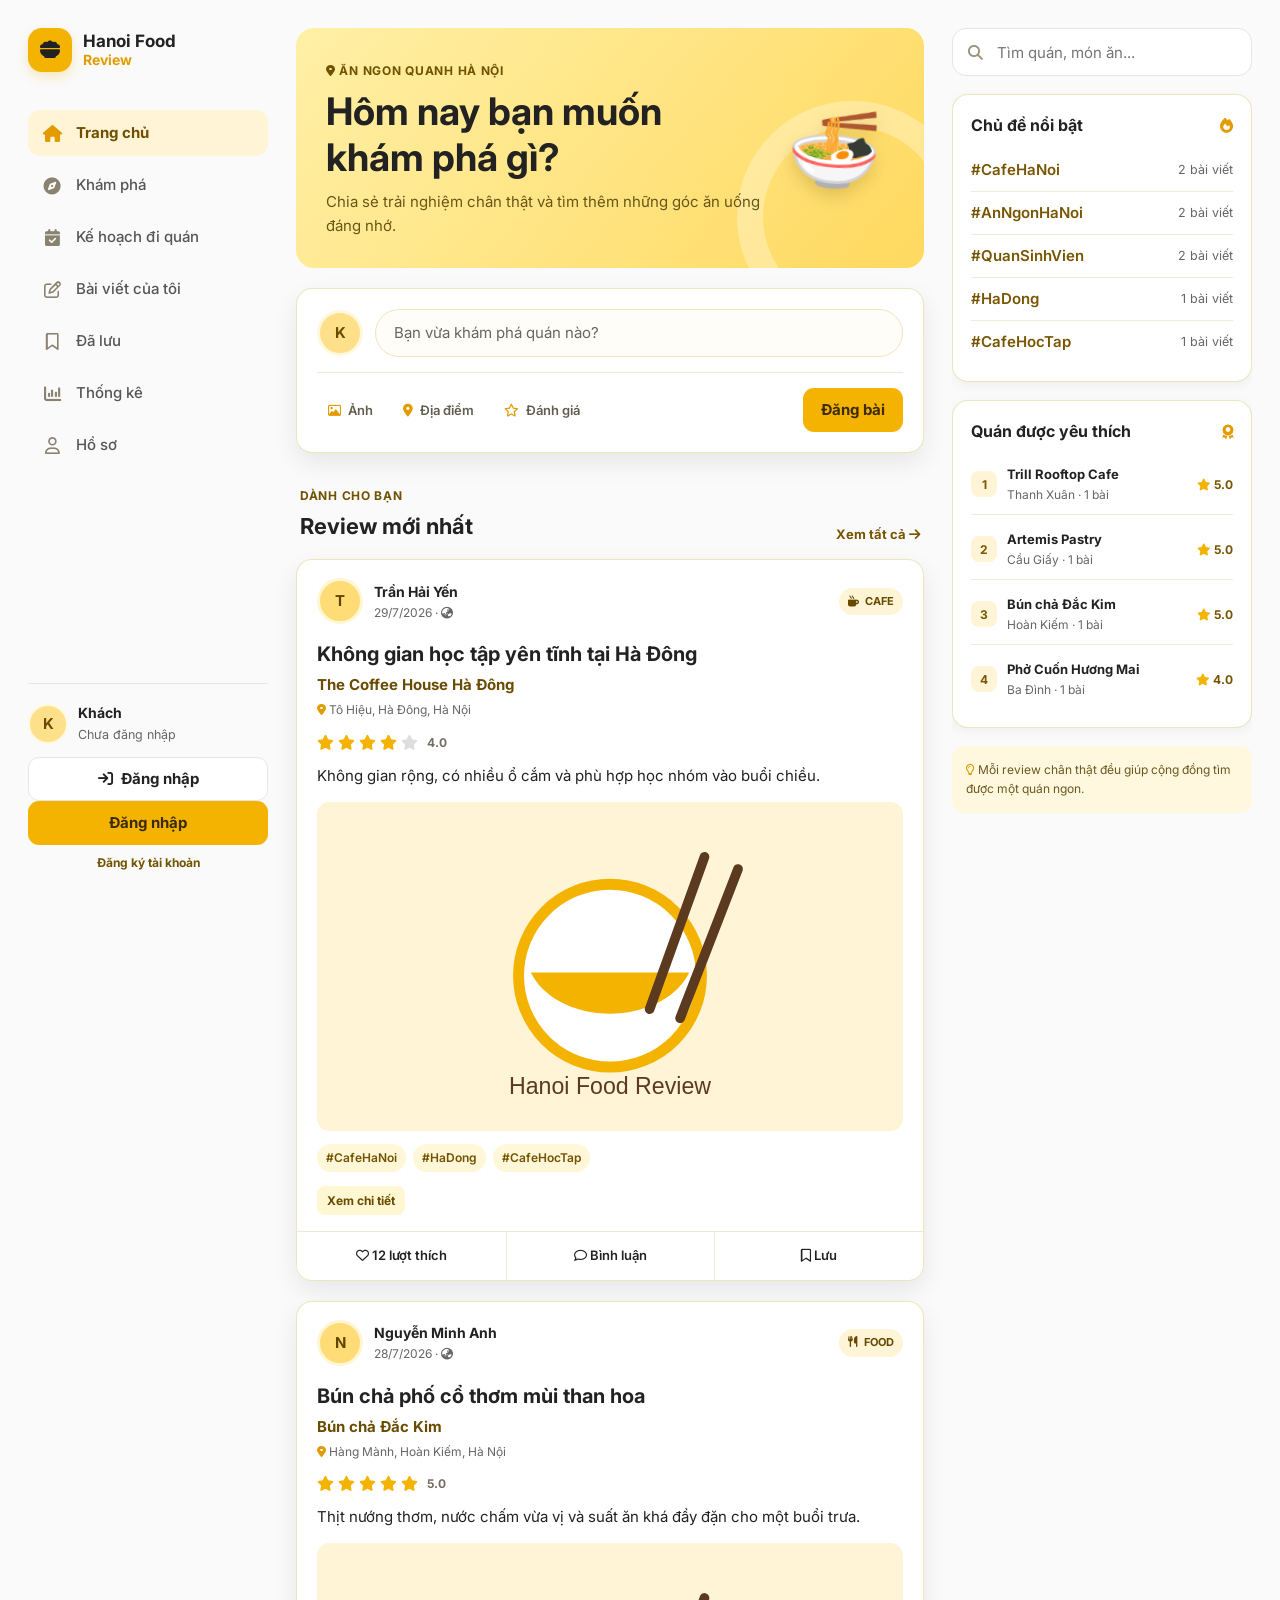
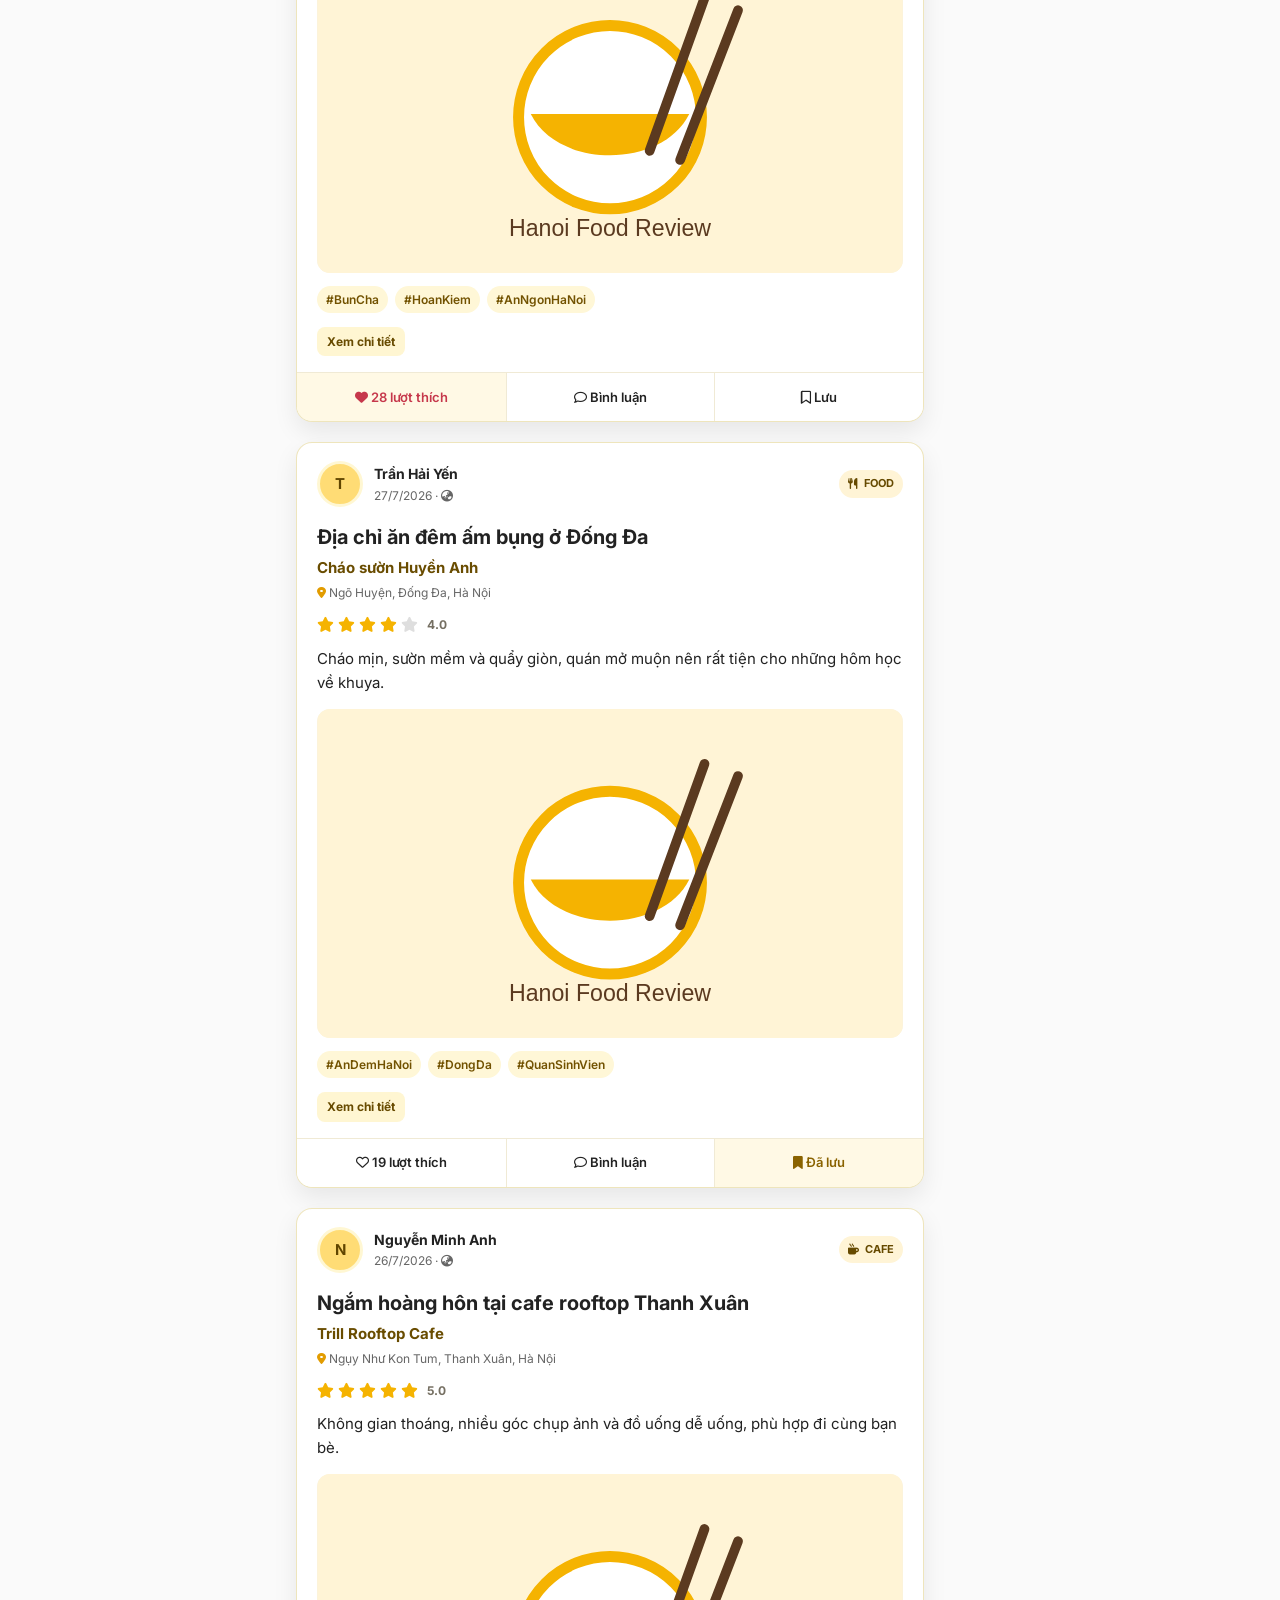
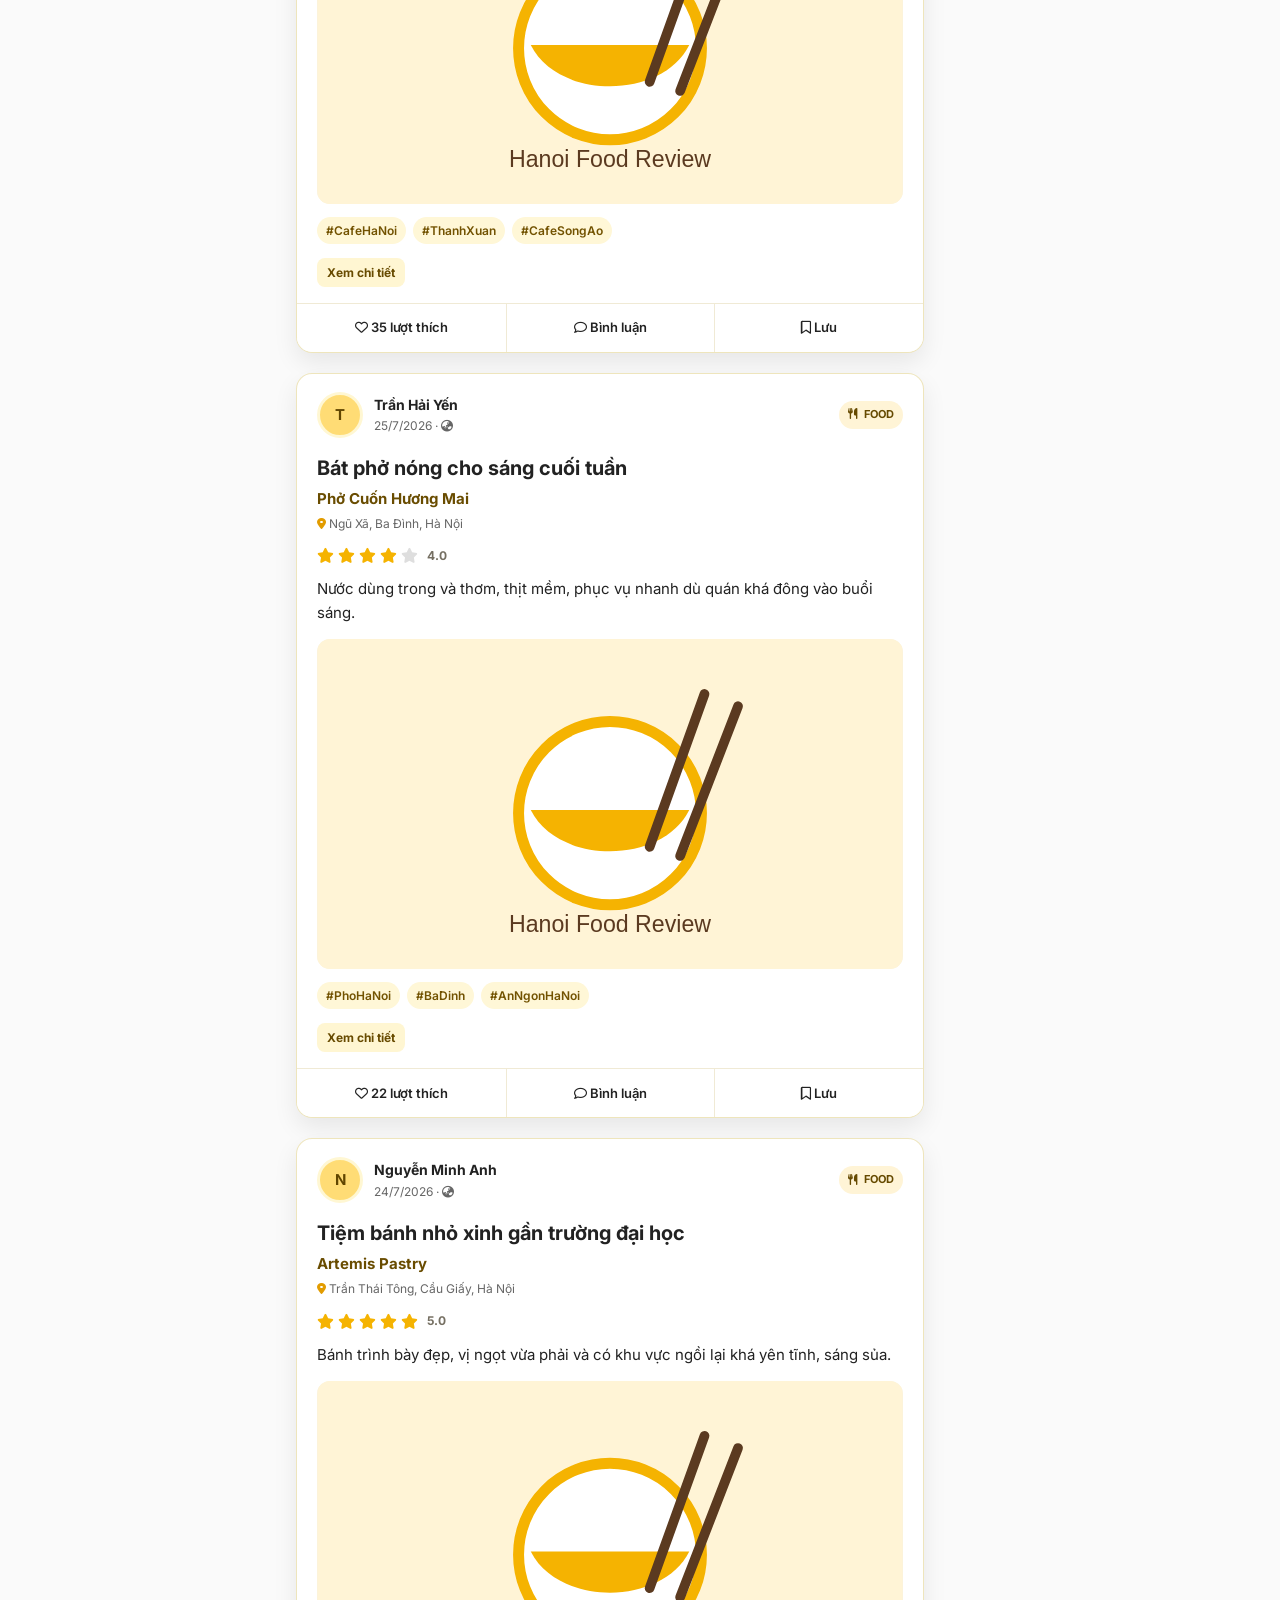
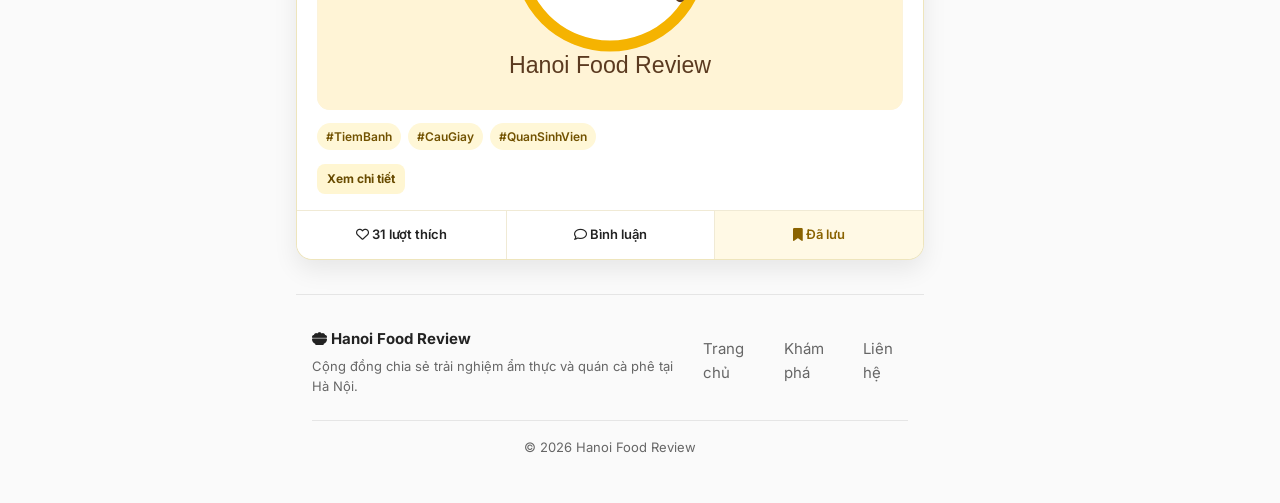
==== index.html @ f650219c "phiên bản 1.0" ====
<!DOCTYPE html>
<html lang="vi">
<head>
    <meta charset="UTF-8">
    <meta name="viewport" content="width=device-width, initial-scale=1.0">
    <meta name="description" content="Hanoi Food Review - Cộng đồng chia sẻ trải nghiệm quán ăn và quán cà phê tại Hà Nội.">
    <title>Hanoi Food Review</title>

    <link rel="preconnect" href="https://fonts.googleapis.com">
    <link rel="preconnect" href="https://fonts.gstatic.com" crossorigin>
    <link href="https://fonts.googleapis.com/css2?family=Inter:wght@400;500;600;700&display=swap" rel="stylesheet">
    <link rel="stylesheet" href="https://cdnjs.cloudflare.com/ajax/libs/font-awesome/6.7.2/css/all.min.css">
    <link rel="stylesheet" href="css/style.css">
    <link rel="stylesheet" href="css/home.css">
    <link rel="stylesheet" href="css/responsive.css">
</head>
<body data-page="home">
    <a class="skip-link" href="#main-content">Chuyển đến nội dung chính</a>

    <header class="mobile-header">
        <button class="icon-button menu-button" id="menu-button" type="button"
            aria-label="Mở menu" aria-controls="left-sidebar" aria-expanded="false">
            <i class="fa-solid fa-bars" aria-hidden="true"></i>
        </button>
        <a class="mobile-brand" href="index.html" aria-label="Hanoi Food Review - Trang chủ">
            <span class="brand-mark"><i class="fa-solid fa-bowl-food" aria-hidden="true"></i></span>
            <span>Hanoi Food Review</span>
        </a>
        <a class="mobile-account" href="pages/login.html" aria-label="Đăng nhập">
            <i class="fa-regular fa-circle-user" aria-hidden="true"></i>
        </a>
    </header>

    <div class="menu-overlay" id="menu-overlay" hidden></div>

    <div class="page-layout">
        <aside class="left-sidebar" id="left-sidebar" aria-label="Điều hướng chính">
            <div class="sidebar-inner">
                <a class="brand" href="index.html">
                    <span class="brand-mark"><i class="fa-solid fa-bowl-food" aria-hidden="true"></i></span>
                    <span class="brand-text">
                        <strong>Hanoi Food</strong>
                        <small>Review</small>
                    </span>
                </a>

                <nav class="main-navigation">
                    <a class="nav-link active" href="index.html" aria-current="page">
                        <i class="fa-solid fa-house" aria-hidden="true"></i><span>Trang chủ</span>
                    </a>
                    <a class="nav-link" href="pages/explore.html">
                        <i class="fa-solid fa-compass" aria-hidden="true"></i><span>Khám phá</span>
                    </a>
                    <a class="nav-link" href="pages/tasks.html">
                        <i class="fa-solid fa-calendar-check" aria-hidden="true"></i><span>Kế hoạch đi quán</span>
                    </a>
                    <a class="nav-link" href="pages/my-posts.html">
                        <i class="fa-regular fa-pen-to-square" aria-hidden="true"></i><span>Bài viết của tôi</span>
                    </a>
                    <a class="nav-link" href="pages/saved.html">
                        <i class="fa-regular fa-bookmark" aria-hidden="true"></i><span>Đã lưu</span>
                    </a>
                    <a class="nav-link" href="pages/statistics.html">
                        <i class="fa-solid fa-chart-column" aria-hidden="true"></i><span>Thống kê</span>
                    </a>
                    <a class="nav-link" href="pages/profile.html">
                        <i class="fa-regular fa-user" aria-hidden="true"></i><span>Hồ sơ</span>
                    </a>
                </nav>

                <div class="sidebar-account">
                    <div class="account-summary">
                        <span class="avatar avatar-small" id="sidebar-user-avatar" aria-hidden="true">K</span>
                        <span>
                            <strong id="sidebar-user-name">Khách ghé thăm</strong>
                            <small id="sidebar-user-status">Chưa đăng nhập</small>
                        </span>
                    </div>
                    <a class="button button-outline button-full" href="pages/login.html">
                        <i class="fa-solid fa-arrow-right-to-bracket" aria-hidden="true"></i>
                        Đăng nhập
                    </a>
                </div>
            </div>
        </aside>

        <main class="main-content" id="main-content">
            <section class="welcome-banner">
                <div>
                    <span class="eyebrow"><i class="fa-solid fa-location-dot" aria-hidden="true"></i> Ăn ngon quanh Hà Nội</span>
                    <h1>Hôm nay bạn muốn khám phá gì?</h1>
                    <p>Chia sẻ trải nghiệm chân thật và tìm thêm những góc ăn uống đáng nhớ.</p>
                </div>
                <span class="welcome-illustration" aria-hidden="true">🍜</span>
            </section>

            <section class="quick-post card" aria-labelledby="quick-post-title">
                <h2 class="visually-hidden" id="quick-post-title">Tạo bài review nhanh</h2>
                <div class="quick-post-row">
                    <span class="avatar" id="quick-post-avatar" aria-hidden="true">K</span>
                    <a class="quick-post-input" href="pages/create-post.html">Bạn vừa khám phá quán nào?</a>
                </div>
                <div class="quick-post-actions">
                    <a href="pages/create-post.html"><i class="fa-regular fa-image" aria-hidden="true"></i> Ảnh</a>
                    <a href="pages/create-post.html"><i class="fa-solid fa-location-dot" aria-hidden="true"></i> Địa điểm</a>
                    <a href="pages/create-post.html"><i class="fa-regular fa-star" aria-hidden="true"></i> Đánh giá</a>
                    <a class="button button-primary" href="pages/create-post.html">Đăng bài</a>
                </div>
            </section>

            <div class="section-heading">
                <div>
                    <span class="eyebrow">Dành cho bạn</span>
                    <h2>Review mới nhất</h2>
                </div>
                <a href="pages/explore.html">Xem tất cả <i class="fa-solid fa-arrow-right" aria-hidden="true"></i></a>
            </div>

            <section id="post-list" class="post-list feed-list" aria-label="Danh sách bài review"></section>

            <footer class="site-footer">
                <p><strong>Hanoi Food Review © <span id="footer-year">2026</span></strong> – Bài tập lớn Cơ sở lập trình Web</p>
                <p>Nhóm sinh viên Hanoi Food Review</p>
                <nav aria-label="Liên kết cuối trang">
                    <a href="index.html">Trang chủ</a>
                    <a href="mailto:hello@hanoifoodreview.local">Liên hệ</a>
                </nav>
            </footer>
        </main>

        <aside class="right-sidebar" aria-label="Khám phá nhanh">
            <div class="right-sidebar-inner">
                <form class="search-box" action="pages/explore.html" method="get">
                    <label class="visually-hidden" for="sidebar-search">Tìm kiếm bài review</label>
                    <i class="fa-solid fa-magnifying-glass" aria-hidden="true"></i>
                    <input id="sidebar-search" name="q" type="search" placeholder="Tìm quán, món ăn...">
                </form>

                <section class="side-card">
                    <div class="side-card-heading">
                        <h2>Chủ đề nổi bật</h2>
                        <i class="fa-solid fa-fire" aria-hidden="true"></i>
                    </div>
                    <div id="trending-topics"></div>
                </section>

                <section class="side-card">
                    <div class="side-card-heading">
                        <h2>Quán được yêu thích</h2>
                        <i class="fa-solid fa-award" aria-hidden="true"></i>
                    </div>
                    <ol class="favorite-list" id="favorite-restaurants"></ol>
                </section>

                <p class="sidebar-note"><i class="fa-regular fa-lightbulb" aria-hidden="true"></i> Mỗi review chân thật đều giúp cộng đồng tìm được một quán ngon.</p>
            </div>
        </aside>
    </div>

    <div class="toast-container" id="toast-container" aria-live="polite"></div>
    <script src="js/storage.js"></script>
    <script src="js/auth.js"></script>
    <script src="js/posts.js"></script>
    <script src="js/app.js"></script>
</body>
</html>
---- css/style.css ----
@import url("variables.css");

/*
 * style.css
 * Khai báo biến màu, reset và các thành phần giao diện dùng chung.
 */

:root {
    --sidebar-width: 240px;
    --right-sidebar-width: 300px;
}

* {
    box-sizing: border-box;
}

html {
    scroll-behavior: smooth;
}

body {
    margin: 0;
    overflow-x: clip;
    color: var(--text-color);
    background: var(--background-color);
    font-family: var(--font-family);
    font-size: 15px;
    line-height: 1.6;
    animation: page-fade-in .22s ease both;
}

body.menu-open {
    overflow: hidden;
}

button,
input,
select,
textarea {
    font: inherit;
}

button,
a {
    -webkit-tap-highlight-color: transparent;
}

button:focus-visible,
a:focus-visible,
input:focus-visible,
select:focus-visible,
textarea:focus-visible {
    outline: 3px solid rgba(217, 154, 0, 0.55);
    outline-offset: 3px;
}

button {
    color: inherit;
}

a {
    color: inherit;
    text-decoration: none;
}

img {
    display: block;
    max-width: 100%;
}

.post-image,
.my-post-image,
.post-detail-image,
.image-preview img {
    object-fit: cover;
}

h1,
h2,
h3,
p {
    margin-top: 0;
}

.skip-link {
    position: fixed;
    z-index: 2000;
    top: 12px;
    left: 12px;
    padding: 10px 14px;
    border-radius: 8px;
    background: var(--text-color);
    color: #fff;
    transform: translateY(-160%);
}

.skip-link:focus {
    transform: translateY(0);
}

.visually-hidden {
    position: absolute;
    width: 1px;
    height: 1px;
    padding: 0;
    margin: -1px;
    overflow: hidden;
    clip: rect(0, 0, 0, 0);
    white-space: nowrap;
    border: 0;
}

.page-layout {
    display: grid;
    grid-template-columns: var(--sidebar-width) minmax(0, 1fr) var(--right-sidebar-width);
    gap: 28px;
    width: min(1440px, 100%);
    min-height: 100vh;
    margin: 0 auto;
    padding: 0 28px;
}

.left-sidebar,
.right-sidebar {
    min-width: 0;
}

.sidebar-inner,
.right-sidebar-inner {
    position: sticky;
    top: 0;
    display: flex;
    flex-direction: column;
    height: 100vh;
    padding: 28px 0;
}

.brand,
.mobile-brand {
    display: inline-flex;
    align-items: center;
    gap: 11px;
    font-weight: 700;
}

.brand-mark {
    display: grid;
    flex: 0 0 auto;
    width: 44px;
    height: 44px;
    place-items: center;
    border-radius: 14px;
    color: var(--text-color);
    background: var(--primary-color);
    box-shadow: 0 5px 12px rgba(244, 180, 0, 0.25);
}

.brand-mark i {
    font-size: 20px;
}

.brand-text {
    display: flex;
    flex-direction: column;
    line-height: 1.15;
}

.brand-text strong {
    font-size: 17px;
}

.brand-text small {
    color: var(--primary-dark);
    font-size: 14px;
}

.main-navigation {
    display: flex;
    flex-direction: column;
    gap: 6px;
    margin-top: 38px;
}

.nav-link {
    display: flex;
    align-items: center;
    gap: 13px;
    padding: 11px 13px;
    border-radius: 12px;
    color: #565656;
    font-weight: 500;
    transition: color 0.2s ease, background 0.2s ease, transform 0.2s ease;
}

.nav-link i {
    width: 22px;
    color: #8a8170;
    font-size: 17px;
    text-align: center;
}

.nav-link:hover {
    color: var(--text-color);
    background: #fff8dd;
    transform: translateX(2px);
}

.nav-link.active {
    color: #704f00;
    background: var(--primary-light);
    font-weight: 700;
}

.nav-link.active i {
    color: var(--primary-dark);
}

.sidebar-account {
    margin-top: auto;
    padding-top: 18px;
    border-top: 1px solid var(--border-color);
}

.account-summary {
    display: flex;
    align-items: center;
    gap: 10px;
    margin-bottom: 12px;
}

.account-summary > span:last-child {
    display: flex;
    min-width: 0;
    flex-direction: column;
}

.account-summary strong {
    overflow: hidden;
    font-size: 14px;
    text-overflow: ellipsis;
    white-space: nowrap;
}

.account-summary small {
    color: var(--muted-text);
}

.auth-sidebar-controls > div {
    display: grid;
    gap: 8px;
}

.auth-sidebar-controls > div[hidden] {
    display: none;
}

.auth-register-link,
.auth-logout-link {
    border: 0;
    color: #725300;
    background: transparent;
    cursor: pointer;
    font-size: 12px;
    font-weight: 700;
    text-align: center;
}

.avatar {
    display: grid;
    flex: 0 0 auto;
    width: 46px;
    height: 46px;
    place-items: center;
    border: 3px solid #fff8dd;
    border-radius: 50%;
    color: #6a4c00;
    background: #ffe08a;
    font-weight: 700;
}

.avatar-small {
    width: 40px;
    height: 40px;
    border-width: 2px;
}

.avatar-yellow {
    background: #ffd86b;
}

.avatar-green {
    color: #17553b;
    background: #bce8d1;
}

.button {
    display: inline-flex;
    min-height: 42px;
    max-width: 100%;
    align-items: center;
    justify-content: center;
    gap: 8px;
    padding: 9px 17px;
    border: 1px solid transparent;
    border-radius: 11px;
    cursor: pointer;
    font-weight: 700;
    text-align: center;
    white-space: normal;
    transition: background var(--transition), border-color var(--transition), box-shadow var(--transition), transform var(--transition);
}

.button:hover {
    transform: translateY(-1px);
    box-shadow: 0 7px 16px rgba(0, 0, 0, .09);
}

.button:disabled,
.button.is-loading {
    cursor: not-allowed;
    opacity: .6;
    pointer-events: none;
}

.button-danger {
    color: #fff;
    background: var(--danger);
}

.button-ghost {
    border-color: transparent;
    background: transparent;
}

.button-primary {
    color: #3b2b00 !important;
    background: var(--primary-color);
}

.button-primary:hover {
    background: #ffc526;
}

.button-outline {
    border-color: var(--border-color);
    background: var(--surface-color);
}

.button-outline:hover {
    border-color: var(--primary-color);
    background: var(--primary-light);
}

.button-full {
    width: 100%;
}

.icon-button {
    display: grid;
    width: 42px;
    height: 42px;
    flex: 0 0 auto;
    place-items: center;
    border: 0;
    border-radius: 50%;
    background: transparent;
    cursor: pointer;
}

.icon-button:hover {
    background: #fff6d5;
}

.card,
.side-card {
    border: 1px solid rgba(234, 223, 172, 0.8);
    border-radius: 16px;
    background: var(--surface-color);
    box-shadow: var(--shadow);
}

.post-card,
.task-card,
.my-post-card {
    transition: box-shadow var(--transition), transform var(--transition);
}

.post-card:hover,
.task-card:hover,
.my-post-card:hover {
    box-shadow: 0 14px 30px rgba(0, 0, 0, .1);
    transform: translateY(-2px);
}

.main-content {
    width: 100%;
    max-width: 720px;
    min-width: 0;
    margin: 0 auto;
    padding: 28px 0 40px;
}

.right-sidebar-inner {
    gap: 18px;
    overflow-y: auto;
}

.search-box {
    position: relative;
}

.search-box i {
    position: absolute;
    top: 50%;
    left: 16px;
    color: #9a927f;
    transform: translateY(-50%);
}

.search-box input {
    width: 100%;
    height: 48px;
    padding: 0 16px 0 44px;
    border: 1px solid var(--border-color);
    outline: 0;
    border-radius: 14px;
    background: var(--surface-color);
    transition: border-color 0.2s ease, box-shadow 0.2s ease;
}

.search-box input:focus {
    border-color: var(--primary-color);
    box-shadow: 0 0 0 4px rgba(244, 180, 0, 0.15);
}

.side-card {
    padding: 18px;
    box-shadow: 0 3px 12px rgba(0, 0, 0, 0.05);
}

.side-card-heading {
    display: flex;
    align-items: center;
    justify-content: space-between;
    margin-bottom: 10px;
}

.side-card-heading h2 {
    margin: 0;
    font-size: 16px;
}

.side-card-heading i {
    color: var(--primary-dark);
}

.topic-row {
    display: flex;
    align-items: center;
    justify-content: space-between;
    padding: 9px 0;
    border-bottom: 1px solid #f2ecd5;
}

.topic-row:last-child {
    border-bottom: 0;
}

.topic-row span {
    color: #785600;
    font-weight: 600;
}

.topic-row small {
    color: var(--muted-text);
}

.topic-row:hover span {
    color: var(--primary-dark);
}

.favorite-list {
    display: flex;
    flex-direction: column;
    gap: 4px;
    padding: 0;
    margin: 0;
    list-style: none;
}

.favorite-list li {
    display: grid;
    grid-template-columns: 28px minmax(0, 1fr) auto;
    gap: 8px;
    align-items: center;
    padding: 10px 0;
    border-bottom: 1px solid #f2ecd5;
}

.favorite-list li:last-child {
    border: 0;
}

.rank {
    display: grid;
    width: 26px;
    height: 26px;
    place-items: center;
    border-radius: 8px;
    background: var(--primary-light);
    color: #795600;
    font-size: 12px;
    font-weight: 700;
}

.favorite-list li > span:nth-child(2) {
    display: flex;
    min-width: 0;
    flex-direction: column;
}

.favorite-list strong {
    overflow: hidden;
    font-size: 13px;
    text-overflow: ellipsis;
    white-space: nowrap;
}

.favorite-list small {
    color: var(--muted-text);
    font-size: 12px;
}

.score {
    color: #765400;
    font-size: 12px;
    font-weight: 700;
}

.score i {
    color: var(--primary-color);
}

.sidebar-note {
    padding: 14px;
    margin: 0;
    border-radius: 12px;
    color: #6c5820;
    background: #fff8df;
    font-size: 12px;
}

.sidebar-note i {
    color: var(--primary-dark);
}

.toast-container {
    position: fixed;
    z-index: 2100;
    top: 20px;
    right: 20px;
    display: flex;
    width: min(360px, calc(100vw - 32px));
    flex-direction: column;
    gap: 10px;
    pointer-events: none;
}

.toast {
    position: relative;
    display: grid;
    overflow: hidden;
    grid-template-columns: 22px minmax(0, 1fr);
    align-items: center;
    gap: 9px;
    padding: 13px 16px;
    border-left: 5px solid #557085;
    border-radius: 11px;
    color: #26333d;
    background: #eef6fc;
    box-shadow: 0 8px 24px rgba(0, 0, 0, 0.15);
    font-size: 14px;
    font-weight: 600;
    animation: toast-slide-in 0.25s ease both;
}

.toast-progress {
    position: absolute;
    right: 0;
    bottom: 0;
    left: 0;
    height: 3px;
    background: currentColor;
    opacity: .45;
    transform-origin: left;
    animation: toast-progress 3s linear forwards;
}

.toast:hover .toast-progress {
    animation-play-state: paused;
}

.toast-success {
    border-left-color: var(--success-color);
    color: #115a35;
    background: #ecf9f2;
}

.toast-error {
    border-left-color: var(--danger-color);
    color: #8c2330;
    background: #fff0f2;
}

.toast-warning {
    border-left-color: var(--warning-color);
    color: #745007;
    background: #fff8e4;
}

.toast-info {
    border-left-color: #397ca5;
}

.toast-hiding {
    opacity: 0;
    transform: translateX(20px);
    transition: opacity 0.25s ease, transform 0.25s ease;
}

@keyframes toast-slide-in {
    from {
        opacity: 0;
        transform: translateX(24px);
    }

    to {
        opacity: 1;
        transform: translateX(0);
    }
}

@keyframes toast-progress {
    to {
        transform: scaleX(0);
    }
}

.confirm-modal {
    position: fixed;
    z-index: 2200;
    inset: 0;
    display: grid;
    padding: 18px;
    place-items: center;
    background: rgba(25, 22, 15, .52);
    backdrop-filter: blur(3px);
    animation: fade-in .2s ease both;
}

.confirm-modal[hidden] {
    display: none;
}

.confirm-dialog {
    width: min(430px, 100%);
    padding: 24px;
    border-radius: var(--radius);
    background: var(--card);
    box-shadow: 0 24px 60px rgba(0, 0, 0, .24);
    animation: modal-scale-in .22s ease both;
}

.confirm-icon {
    display: grid;
    width: 48px;
    height: 48px;
    margin-bottom: 14px;
    place-items: center;
    border-radius: 50%;
    color: #9f2735;
    background: #ffe7ea;
    font-size: 20px;
}

.confirm-dialog h2 {
    margin-bottom: 6px;
}

.confirm-dialog p {
    color: var(--text-light);
}

.confirm-actions {
    display: flex;
    justify-content: flex-end;
    gap: 10px;
    margin-top: 22px;
}

.skeleton {
    overflow: hidden;
    min-height: 150px;
    border-radius: var(--radius);
    background: #ececec;
}

.skeleton::after {
    display: block;
    width: 45%;
    height: 100%;
    background: linear-gradient(90deg, transparent, rgba(255, 255, 255, .7), transparent);
    content: "";
    animation: skeleton-shimmer 1.2s infinite;
}

.image-fallback {
    min-height: 220px;
    display: grid;
    place-content: center;
    gap: 8px;
    padding: 24px;
    color: var(--text-light);
    background: linear-gradient(135deg, var(--background), var(--primary-light));
    text-align: center;
}

.image-fallback i {
    color: var(--primary-dark);
    font-size: 2rem;
}

.empty-state,
.search-empty-state {
    padding: 46px 20px;
    color: var(--text-light);
    text-align: center;
}

.empty-state > i,
.search-empty-state > i {
    margin-bottom: 12px;
    color: var(--primary-dark);
    font-size: 42px;
}

.back-to-top {
    position: fixed;
    z-index: 800;
    right: 20px;
    bottom: 20px;
    opacity: 0;
    transform: translateY(12px);
    transition: opacity var(--transition), transform var(--transition);
    pointer-events: none;
}

.back-to-top.visible {
    opacity: 1;
    transform: translateY(0);
    pointer-events: auto;
}

@keyframes fade-in {
    from { opacity: 0; }
}

@keyframes page-fade-in {
    from { opacity: 0; }
}

@keyframes modal-scale-in {
    from { opacity: 0; transform: scale(.96); }
}

@keyframes skeleton-shimmer {
    from { transform: translateX(-120%); }
    to { transform: translateX(260%); }
}

.mobile-header {
    display: none;
}

.menu-overlay {
    display: none;
}

.site-footer {
    padding: 32px 16px 0;
    margin-top: 34px;
    border-top: 1px solid var(--border-color);
    color: var(--muted-text);
    text-align: center;
}

.footer-content {
    display: flex;
    align-items: flex-start;
    justify-content: space-between;
    gap: 24px;
    text-align: left;
}

.footer-about {
    max-width: 440px;
}

.footer-about strong {
    color: var(--text);
}

.footer-about p {
    margin: 5px 0 0;
}

.footer-copyright {
    padding-top: 16px;
    margin-top: 18px;
    border-top: 1px solid var(--border);
    text-align: center;
}

.site-footer p {
    margin-bottom: 5px;
    font-size: 13px;
}

.site-footer nav {
    display: flex;
    justify-content: center;
    gap: 18px;
    margin-top: 10px;
}

.site-footer a:hover {
    color: var(--primary-dark);
}

@media (prefers-reduced-motion: reduce) {
    *,
    *::before,
    *::after {
        animation-duration: 0.01ms !important;
        animation-iteration-count: 1 !important;
        scroll-behavior: auto !important;
        transition: none !important;
    }
}

@media (max-width: 420px) {
    .confirm-actions {
        flex-direction: column-reverse;
    }

    .confirm-actions .button {
        width: 100%;
    }

    .back-to-top {
        right: 12px;
        bottom: 12px;
    }
}

@media (max-width: 560px) {
    .footer-content {
        align-items: center;
        flex-direction: column;
        text-align: center;
    }
}
---- css/home.css ----
/*
 * home.css
 * Giao diện riêng của trang chủ: banner, khu đăng nhanh và card bài review.
 */

.welcome-banner {
    position: relative;
    display: flex;
    min-height: 190px;
    align-items: center;
    justify-content: space-between;
    overflow: hidden;
    padding: 30px;
    margin-bottom: 20px;
    border-radius: 18px;
    background: linear-gradient(130deg, #fff0a7 0%, #ffd95f 100%);
}

.welcome-banner::after {
    position: absolute;
    right: -45px;
    bottom: -65px;
    width: 180px;
    height: 180px;
    border: 26px solid rgba(255, 255, 255, 0.3);
    border-radius: 50%;
    content: "";
}

.welcome-banner > div {
    position: relative;
    z-index: 1;
    max-width: 470px;
}

.welcome-banner h1 {
    max-width: 430px;
    margin: 7px 0 10px;
    font-size: clamp(26px, 3.2vw, 38px);
    line-height: 1.2;
}

.welcome-banner p {
    margin: 0;
    color: #675718;
}

.eyebrow {
    color: #715200;
    font-size: 12px;
    font-weight: 700;
    letter-spacing: 0.06em;
    text-transform: uppercase;
}

.welcome-illustration {
    position: relative;
    z-index: 1;
    padding-right: 12px;
    font-size: 76px;
    filter: drop-shadow(0 8px 8px rgba(112, 79, 0, 0.2));
    transform: rotate(4deg);
}

.quick-post {
    padding: 20px;
}

.quick-post-row {
    display: flex;
    align-items: center;
    gap: 12px;
}

.quick-post-input {
    display: flex;
    min-height: 48px;
    flex: 1;
    align-items: center;
    padding: 0 18px;
    border: 1px solid #eee5c2;
    border-radius: 24px;
    color: var(--muted-text);
    background: #fffdf7;
}

.quick-post-input:hover {
    border-color: var(--primary-color);
    background: #fffaf0;
}

.quick-post-actions {
    display: flex;
    align-items: center;
    gap: 8px;
    padding-top: 15px;
    margin-top: 15px;
    border-top: 1px solid #f0ead5;
}

.quick-post-actions > a:not(.button) {
    display: inline-flex;
    min-height: 40px;
    align-items: center;
    gap: 7px;
    padding: 7px 11px;
    border-radius: 9px;
    color: #625d51;
    font-size: 13px;
    font-weight: 600;
}

.quick-post-actions > a:not(.button):hover {
    color: #684a00;
    background: #fff7d6;
}

.quick-post-actions > a:not(.button) i {
    color: var(--primary-dark);
}

.quick-post-actions .button {
    margin-left: auto;
}

.section-heading {
    display: flex;
    align-items: end;
    justify-content: space-between;
    margin: 30px 4px 15px;
}

.section-heading h2 {
    margin: 2px 0 0;
    font-size: 22px;
}

.section-heading > a {
    color: #765400;
    font-size: 13px;
    font-weight: 700;
}

.section-heading > a:hover {
    color: var(--primary-dark);
}

.feed-list {
    display: flex;
    flex-direction: column;
    gap: 20px;
}

.post-list {
    min-width: 0;
}

.post-card {
    overflow: hidden;
}

.post-header {
    display: flex;
    align-items: center;
    gap: 11px;
    padding: 18px 20px 10px;
}

.post-author {
    display: flex;
    min-width: 0;
    flex: 1;
    flex-direction: column;
}

.post-author strong {
    overflow: hidden;
    font-size: 14px;
    text-overflow: ellipsis;
    white-space: nowrap;
}

.post-author span {
    color: var(--muted-text);
    font-size: 12px;
}

.post-avatar {
    display: grid;
    width: 46px;
    height: 46px;
    flex: 0 0 auto;
    place-items: center;
    border: 3px solid #fff7d3;
    border-radius: 50%;
    color: #614600;
    background: #ffdc75;
    font-weight: 700;
}

.category-badge {
    display: inline-flex;
    align-items: center;
    gap: 6px;
    padding: 5px 9px;
    border-radius: 20px;
    color: #664a00;
    background: var(--primary-light);
    flex-shrink: 0;
    font-size: 11px;
    font-weight: 700;
    text-transform: uppercase;
}

.post-body {
    padding: 6px 20px 16px;
}

.post-content {
    min-width: 0;
    overflow-wrap: anywhere;
}

.restaurant-line {
    display: flex;
    align-items: center;
    justify-content: space-between;
    margin-bottom: 7px;
}

.restaurant-line > span:first-child {
    color: #745300;
    font-size: 12px;
    font-weight: 700;
    text-transform: uppercase;
}

.rating,
.rating-stars {
    color: var(--primary-color);
    letter-spacing: 1px;
}

.rating span,
.rating-stars .empty {
    color: #dedede;
}

.post-title {
    margin-bottom: 5px;
    font-size: 20px;
    line-height: 1.4;
}

.restaurant-name {
    margin-bottom: 3px;
    color: #694c00;
    font-weight: 700;
}

.post-description {
    margin-bottom: 14px;
}

.post-location {
    margin-bottom: 13px;
    color: var(--muted-text);
    font-size: 12px;
}

.post-location i {
    color: var(--primary-dark);
}

.rating-stars {
    display: flex;
    align-items: center;
    gap: 3px;
    margin-bottom: 12px;
}

.rating-stars span {
    margin-left: 5px;
    color: #756f62;
    font-size: 12px;
    font-weight: 700;
    letter-spacing: 0;
}

.post-image {
    width: 100%;
    max-height: 390px;
    margin: 4px 0 0;
    border-radius: 13px;
    background: #f7f2e3;
    object-fit: cover;
}

.post-image[hidden] {
    display: none;
}

.post-placeholder {
    display: grid;
    min-height: 280px;
    place-items: end start;
    overflow: hidden;
    padding: 22px;
    border-radius: 13px;
}

.cafe-photo {
    position: relative;
    background:
        radial-gradient(circle at 70% 28%, #fff3b0 0 8%, transparent 9%),
        linear-gradient(145deg, rgba(69, 45, 21, 0.15), rgba(35, 65, 43, 0.35)),
        linear-gradient(135deg, #c7a879, #53715c);
}

.cafe-photo::before,
.cafe-photo::after {
    position: absolute;
    bottom: 0;
    background: rgba(67, 42, 21, 0.42);
    content: "";
}

.cafe-photo::before {
    left: 15%;
    width: 20%;
    height: 55%;
    border-radius: 90px 90px 0 0;
}

.cafe-photo::after {
    right: 12%;
    width: 36%;
    height: 28%;
    border-radius: 60px 60px 0 0;
}

.post-placeholder span {
    position: relative;
    z-index: 1;
    padding: 7px 11px;
    border-radius: 9px;
    color: #fff;
    background: rgba(30, 30, 30, 0.55);
    font-size: 12px;
}

.hashtags,
.post-hashtags {
    display: flex;
    flex-wrap: wrap;
    gap: 7px;
    margin-top: 13px;
}

.hashtags a,
.post-hashtags a {
    max-width: 100%;
    overflow-wrap: anywhere;
    padding: 4px 9px;
    border-radius: 20px;
    color: #725200;
    background: #fff7d7;
    font-size: 12px;
    font-weight: 600;
}

.hashtags a:hover,
.post-hashtags a:hover {
    background: var(--primary-light);
}

.post-actions {
    display: grid;
    grid-template-columns: repeat(3, minmax(0, 1fr));
    border-top: 1px solid #f0ead5;
}

.post-actions button,
.action-button {
    min-width: 0;
    min-height: 48px;
    border: 0;
    background: #fff;
    cursor: pointer;
    font-size: 13px;
    font-weight: 600;
    overflow-wrap: anywhere;
}

.post-actions button:hover,
.action-button:hover {
    color: #765400;
    background: #fffaf0;
}

.action-button.active {
    color: #785600;
    background: #fff9e5;
}

.action-button.liked {
    color: #c6384b;
}

.action-button.saved {
    color: #8a6300;
}

.post-actions button + button {
    border-left: 1px solid #f0ead5;
}

.feed-post-links {
    display: flex;
    flex-wrap: wrap;
    gap: 8px;
    margin-top: 14px;
}

.feed-post-links a,
.feed-post-links button {
    padding: 5px 10px;
    border: 0;
    border-radius: 8px;
    color: #684b00;
    background: #fff6d2;
    cursor: pointer;
    font: inherit;
    font-size: 12px;
    font-weight: 700;
}

.feed-post-links button {
    color: var(--danger-color);
    background: #fff0f2;
}

.empty-state {
    padding: 46px 24px;
    color: var(--muted-text);
    text-align: center;
}

.empty-state > i {
    margin-bottom: 14px;
    color: var(--primary-dark);
    font-size: 44px;
}

.empty-state h3 {
    margin-bottom: 5px;
    color: var(--text-color);
}

.empty-state p {
    margin-bottom: 18px;
}

.trending-item {
    min-width: 0;
}

.favorite-restaurant-item {
    min-width: 0;
}
---- css/responsive.css ----
/*
 * responsive.css
 * Điều chỉnh bố cục cho tablet và điện thoại.
 */

@media (max-width: 1180px) {
    .page-layout {
        grid-template-columns: 220px minmax(0, 1fr) 270px;
        gap: 20px;
        padding: 0 20px;
    }
}

@media (min-width: 769px) and (max-width: 1024px) {
    .page-layout {
        grid-template-columns: 220px minmax(0, 1fr);
        max-width: 980px;
    }

    .right-sidebar {
        display: none;
    }
}

@media (max-width: 768px) {
    .mobile-header {
        position: sticky;
        z-index: 900;
        top: 0;
        display: grid;
        height: 64px;
        grid-template-columns: 44px minmax(0, 1fr) 44px;
        align-items: center;
        gap: 8px;
        padding: 0 14px;
        border-bottom: 1px solid var(--border-color);
        background: rgba(255, 253, 246, 0.96);
        box-shadow: 0 2px 10px rgba(0, 0, 0, 0.04);
        backdrop-filter: blur(10px);
    }

    .mobile-brand {
        justify-self: center;
        font-size: 14px;
    }

    .mobile-brand .brand-mark {
        width: 34px;
        height: 34px;
        border-radius: 10px;
    }

    .mobile-brand .brand-mark i {
        font-size: 15px;
    }

    .mobile-account {
        display: grid;
        width: 40px;
        height: 40px;
        place-items: center;
        justify-self: end;
        border-radius: 50%;
        font-size: 23px;
    }

    .page-layout {
        display: block;
        width: 100%;
        padding: 0 14px;
    }

    .left-sidebar {
        position: fixed;
        z-index: 1100;
        top: 0;
        bottom: 0;
        left: 0;
        width: min(310px, 86vw);
        padding: 0 20px;
        background: var(--surface-color);
        box-shadow: 8px 0 30px rgba(0, 0, 0, 0.16);
        transform: translateX(-105%);
        transition: transform 0.25s ease;
    }

    .left-sidebar.open {
        transform: translateX(0);
    }

    .sidebar-inner {
        position: static;
        height: 100%;
        overflow-y: auto;
        padding: 24px 0;
    }

    .main-navigation {
        margin-top: 28px;
    }

    .menu-overlay {
        position: fixed;
        z-index: 1000;
        inset: 0;
        display: block;
        background: rgba(24, 21, 14, 0.45);
        opacity: 0;
        transition: opacity 0.2s ease;
    }

    .menu-overlay.visible {
        opacity: 1;
    }

    .right-sidebar {
        display: none;
    }

    .main-content {
        max-width: 680px;
        padding: 18px 0 32px;
    }

    .welcome-banner {
        min-height: 165px;
        padding: 24px;
    }

    .welcome-banner h1 {
        font-size: 27px;
    }

    .welcome-illustration {
        font-size: 58px;
    }
}

@media (max-width: 520px) {
    .mobile-brand > span:last-child {
        overflow: hidden;
        max-width: 160px;
        text-overflow: ellipsis;
        white-space: nowrap;
    }

    .welcome-banner {
        min-height: 180px;
        align-items: flex-start;
        padding: 22px 20px;
    }

    .welcome-banner h1 {
        max-width: 280px;
        font-size: 25px;
    }

    .welcome-banner p {
        max-width: 270px;
        font-size: 13px;
    }

    .welcome-illustration {
        position: absolute;
        right: 6px;
        bottom: 4px;
        padding: 0;
        font-size: 46px;
    }

    .quick-post {
        padding: 15px;
    }

    .quick-post-input {
        padding: 0 13px;
        font-size: 13px;
    }

    .quick-post-actions {
        display: grid;
        grid-template-columns: repeat(3, 1fr);
    }

    .quick-post-actions > a:not(.button) {
        justify-content: center;
        padding: 7px 4px;
        font-size: 12px;
    }

    .quick-post-actions .button {
        grid-column: 1 / -1;
        width: 100%;
        margin: 3px 0 0;
    }

    .section-heading {
        align-items: center;
        margin-top: 24px;
    }

    .section-heading h2 {
        font-size: 19px;
    }

    .section-heading .eyebrow {
        display: none;
    }

    .post-header {
        padding: 15px 15px 8px;
    }

    .post-body {
        padding: 5px 15px 14px;
    }

    .post-body h3 {
        font-size: 18px;
    }

    .category-badge {
        padding: 5px 8px;
        font-size: 10px;
    }

    .category-badge i {
        display: none;
    }

    .post-placeholder {
        min-height: 210px;
    }

    .post-actions button {
        padding: 5px;
        font-size: 12px;
    }

    .post-actions button i {
        display: block;
        margin-bottom: 2px;
        font-size: 16px;
    }

    .toast-container {
        top: 76px;
        right: 12px;
        width: calc(100vw - 24px);
    }

    .site-footer nav {
        flex-wrap: wrap;
    }
}

@media (max-width: 390px) {
    .mobile-brand > span:last-child {
        max-width: 130px;
    }

    .page-layout {
        padding: 0 10px;
    }

    .welcome-banner h1 {
        max-width: 245px;
        font-size: 23px;
    }

    .welcome-banner p {
        max-width: 235px;
    }
}
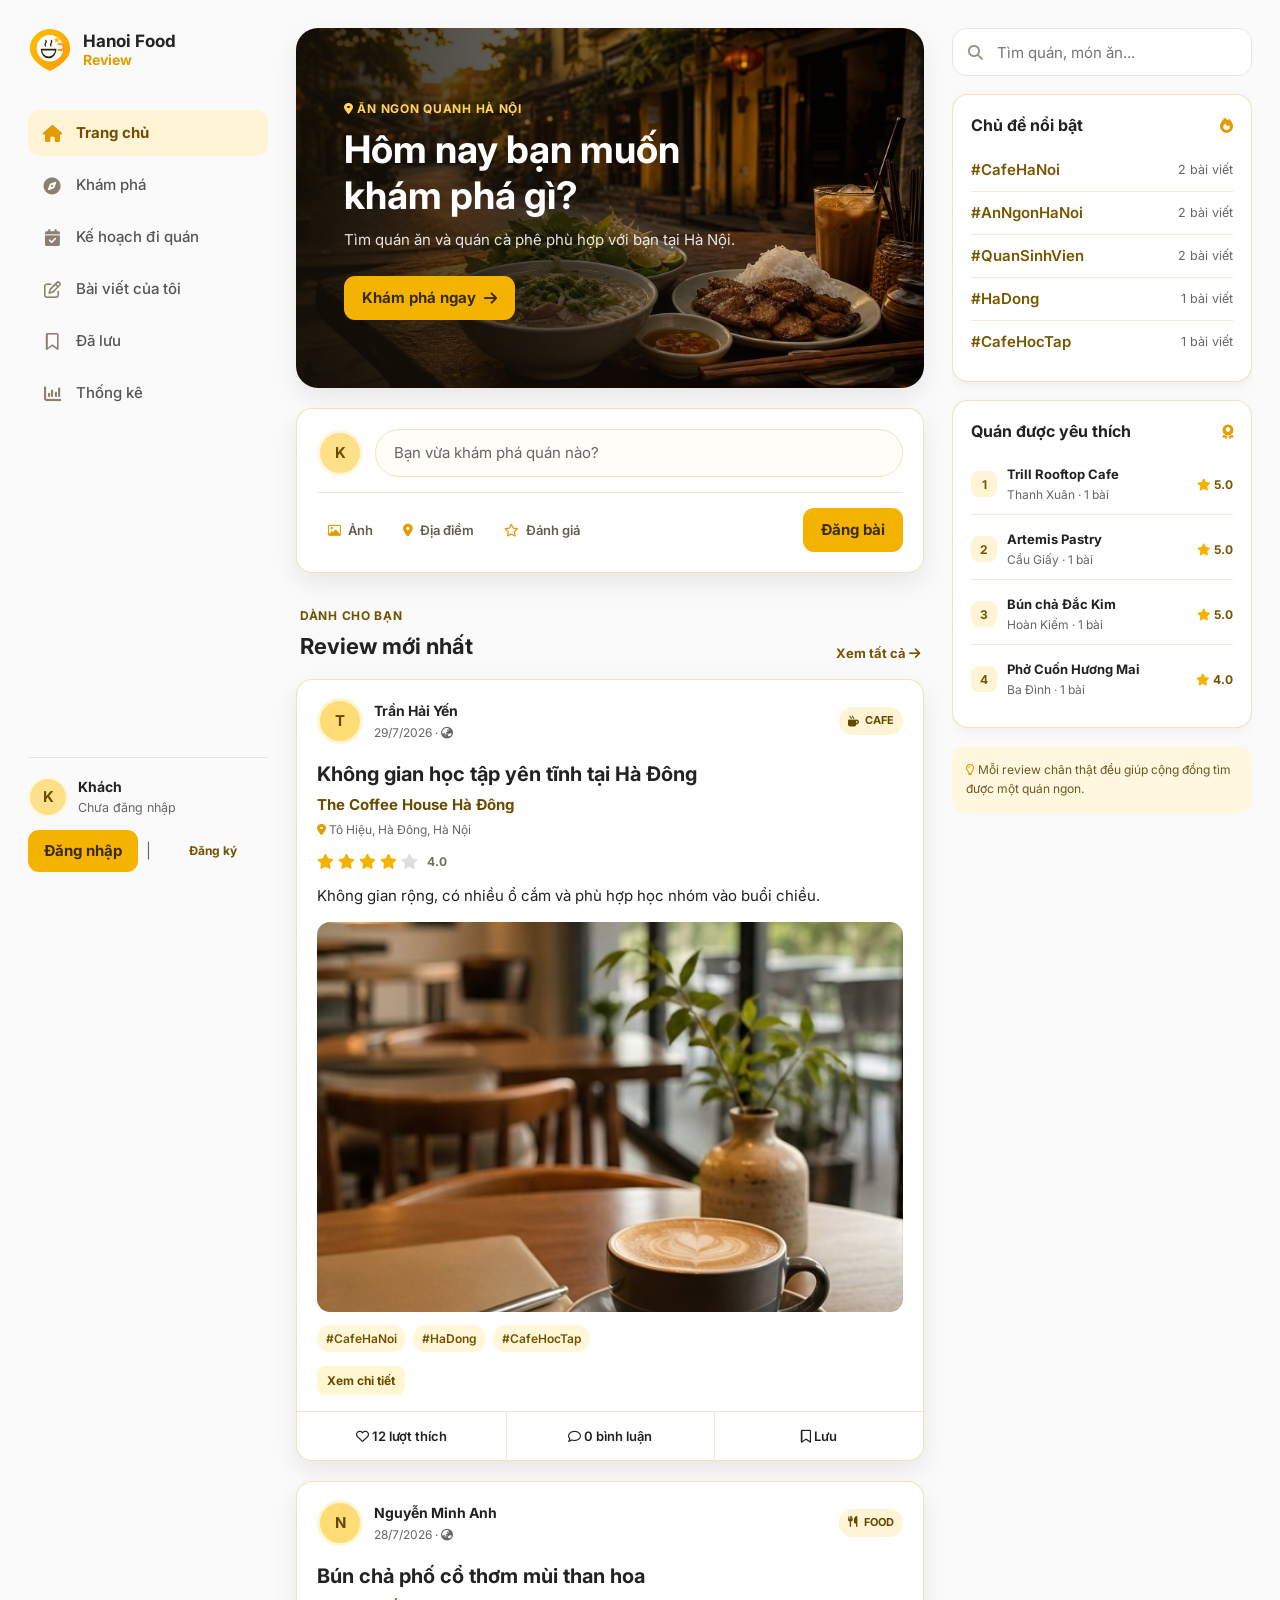
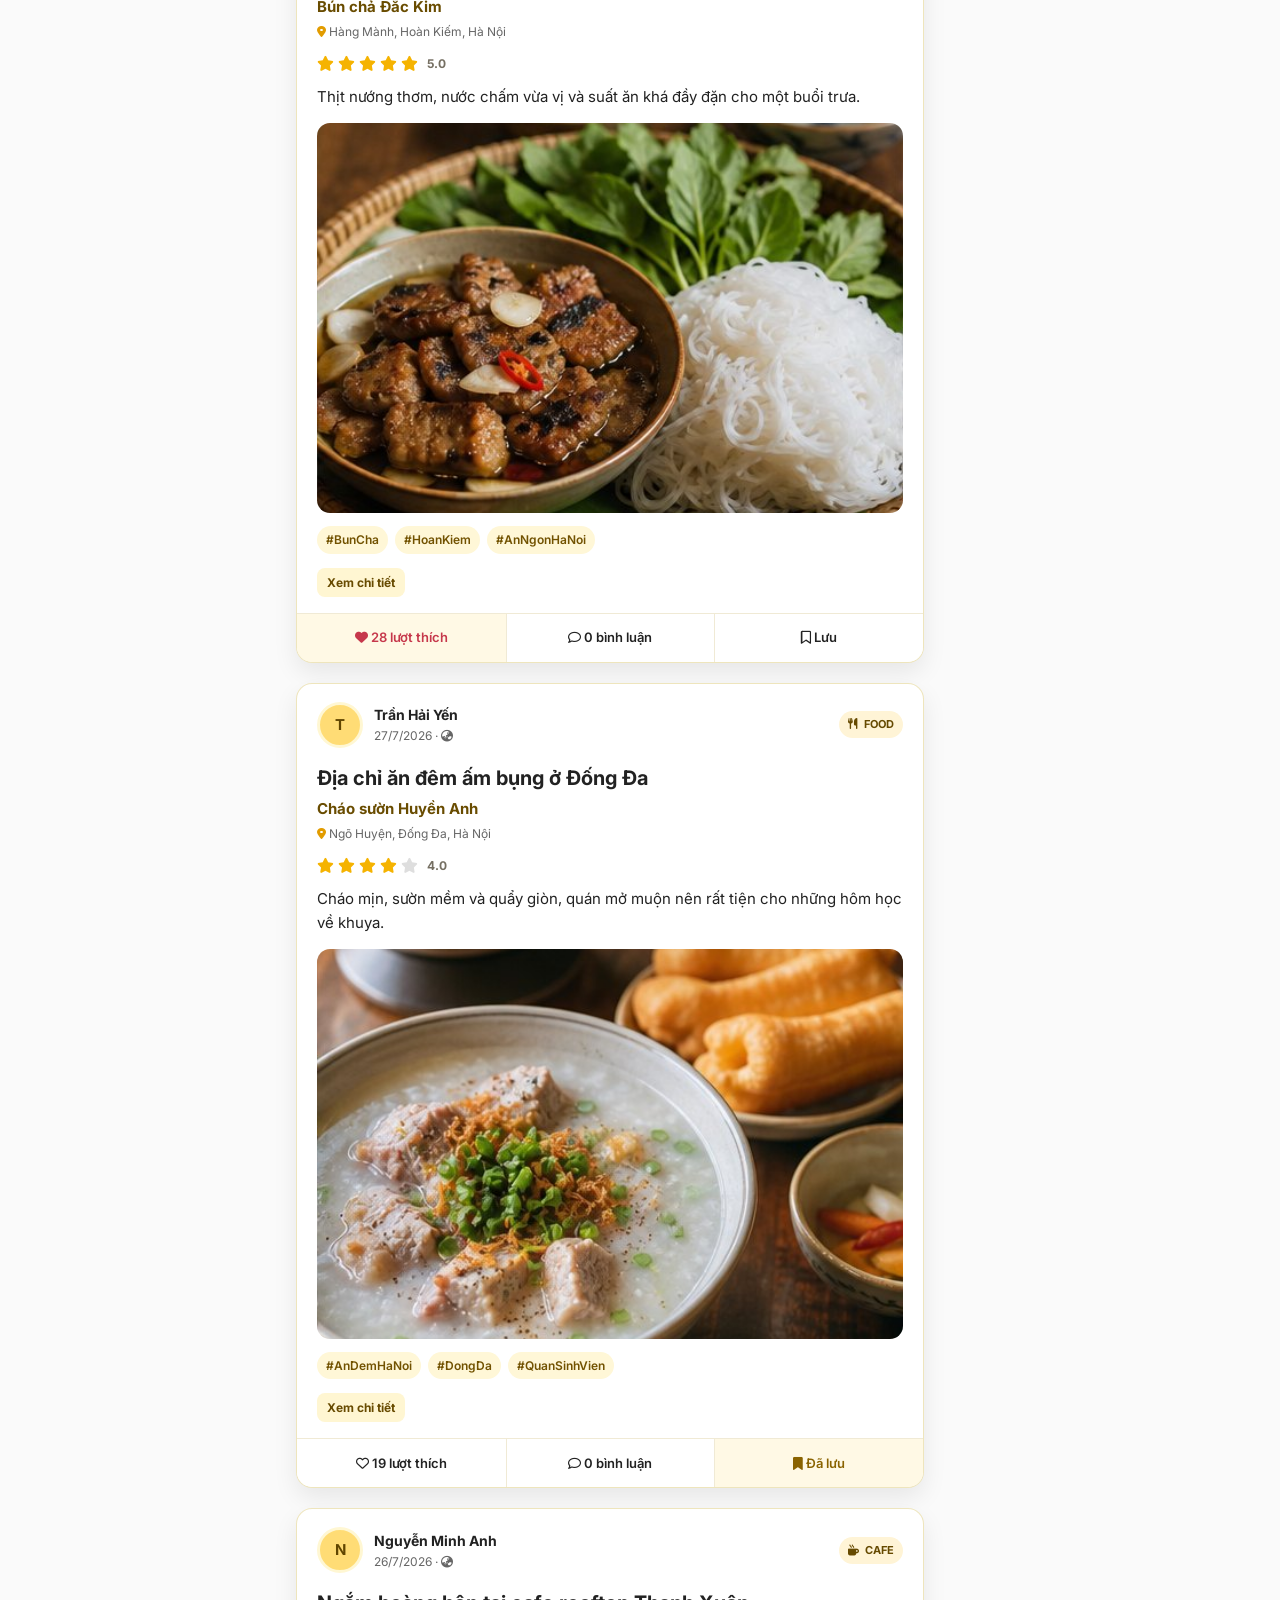
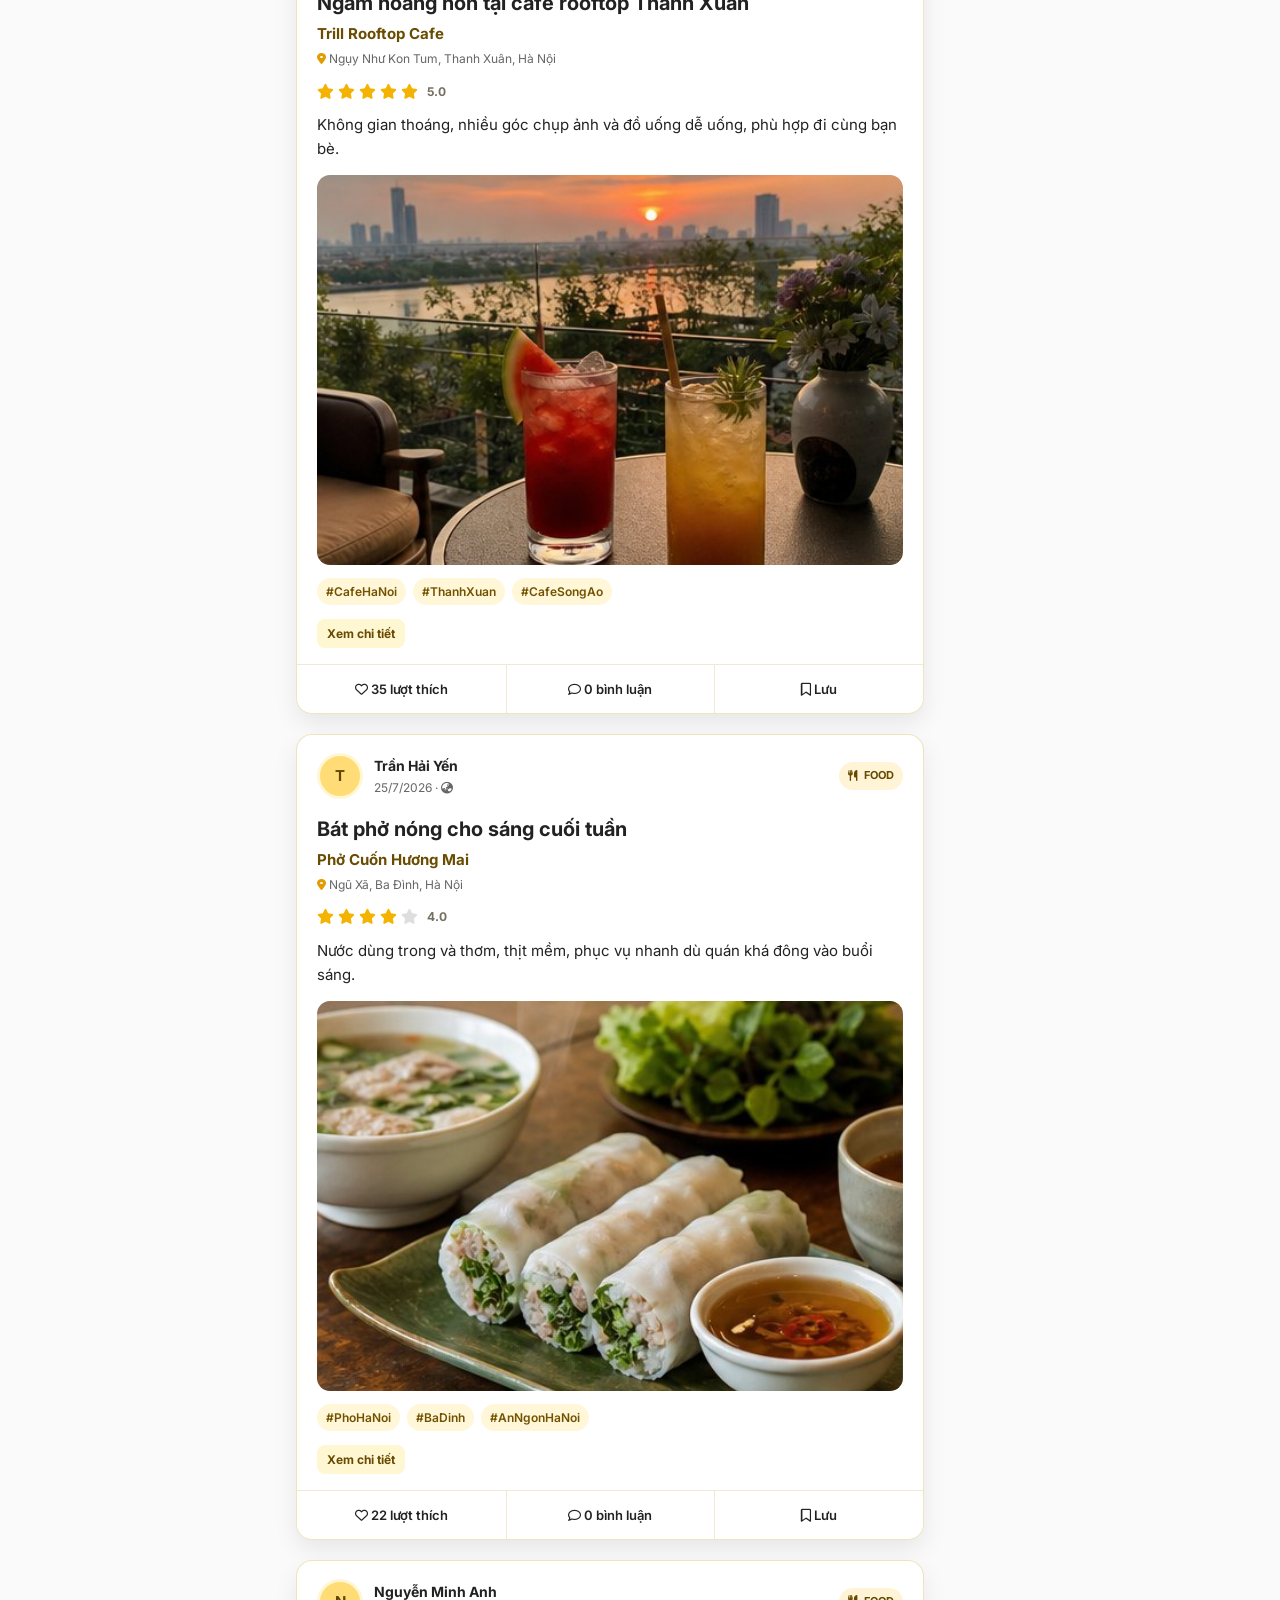
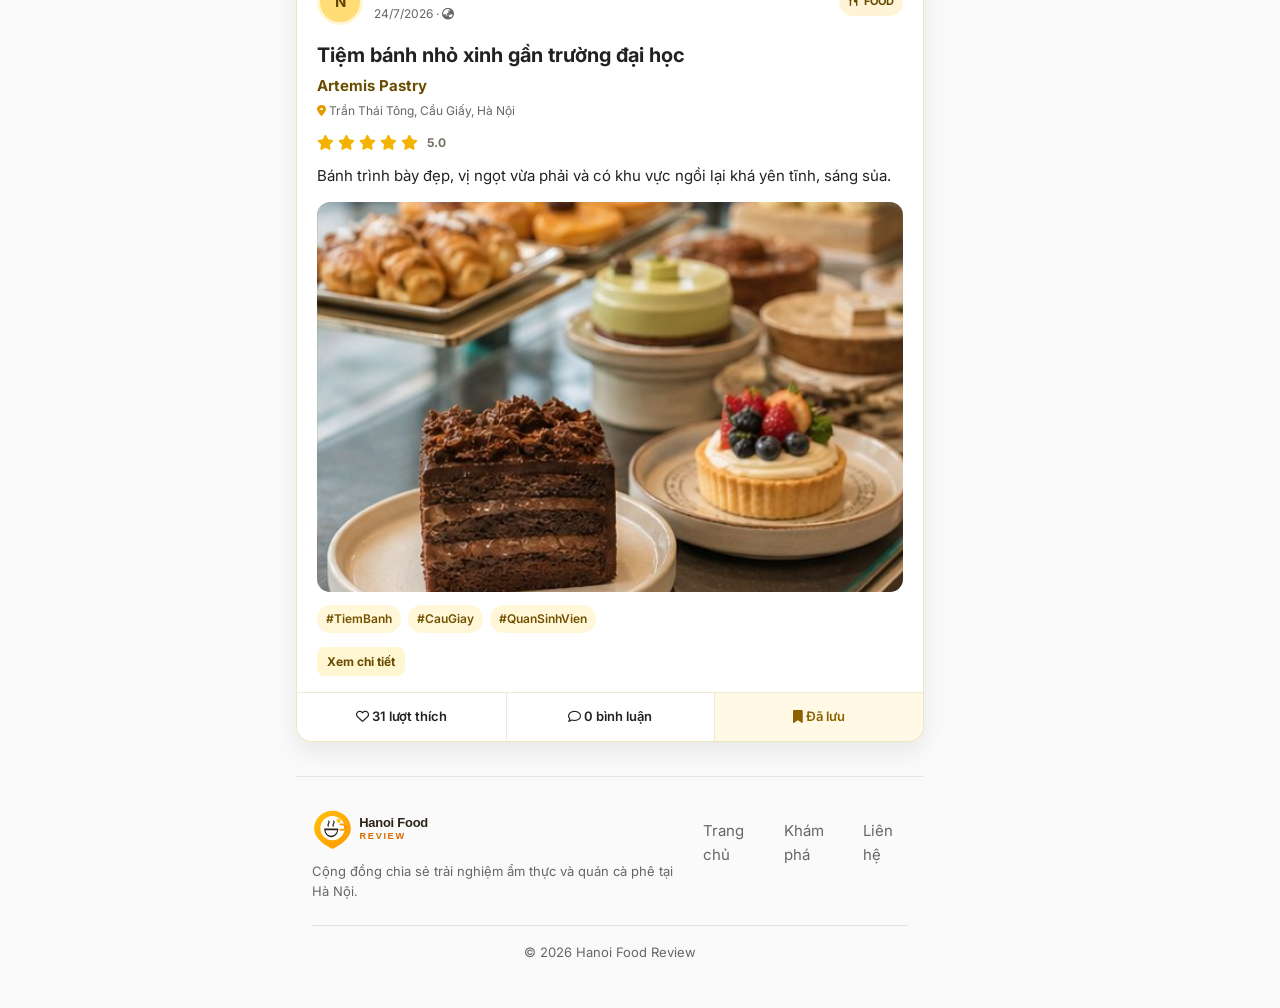
==== commit 69e9afdf: "update 1/8" ====
--- a/index.html
+++ b/index.html
@@ -5,14 +5,15 @@
     <meta name="viewport" content="width=device-width, initial-scale=1.0">
     <meta name="description" content="Hanoi Food Review - Cộng đồng chia sẻ trải nghiệm quán ăn và quán cà phê tại Hà Nội.">
     <title>Hanoi Food Review</title>
+    <link rel="icon" type="image/svg+xml" href="assets/images/logo/favicon.svg">
 
     <link rel="preconnect" href="https://fonts.googleapis.com">
     <link rel="preconnect" href="https://fonts.gstatic.com" crossorigin>
     <link href="https://fonts.googleapis.com/css2?family=Inter:wght@400;500;600;700&display=swap" rel="stylesheet">
     <link rel="stylesheet" href="https://cdnjs.cloudflare.com/ajax/libs/font-awesome/6.7.2/css/all.min.css">
-    <link rel="stylesheet" href="css/style.css">
-    <link rel="stylesheet" href="css/home.css">
-    <link rel="stylesheet" href="css/responsive.css">
+    <link rel="stylesheet" href="assets/css/style.css">
+    <link rel="stylesheet" href="assets/css/home.css">
+    <link rel="stylesheet" href="assets/css/responsive.css">
 </head>
 <body data-page="home">
     <a class="skip-link" href="#main-content">Chuyển đến nội dung chính</a>
@@ -26,7 +27,7 @@
             <span class="brand-mark"><i class="fa-solid fa-bowl-food" aria-hidden="true"></i></span>
             <span>Hanoi Food Review</span>
         </a>
-        <a class="mobile-account" href="pages/login.html" aria-label="Đăng nhập">
+        <a class="mobile-account" href="pages/auth.html?mode=login" aria-label="Đăng nhập">
             <i class="fa-regular fa-circle-user" aria-hidden="true"></i>
         </a>
     </header>
@@ -63,9 +64,6 @@
                     <a class="nav-link" href="pages/statistics.html">
                         <i class="fa-solid fa-chart-column" aria-hidden="true"></i><span>Thống kê</span>
                     </a>
-                    <a class="nav-link" href="pages/profile.html">
-                        <i class="fa-regular fa-user" aria-hidden="true"></i><span>Hồ sơ</span>
-                    </a>
                 </nav>
 
                 <div class="sidebar-account">
@@ -76,22 +74,18 @@
                             <small id="sidebar-user-status">Chưa đăng nhập</small>
                         </span>
                     </div>
-                    <a class="button button-outline button-full" href="pages/login.html">
-                        <i class="fa-solid fa-arrow-right-to-bracket" aria-hidden="true"></i>
-                        Đăng nhập
-                    </a>
                 </div>
             </div>
         </aside>
 
         <main class="main-content" id="main-content">
             <section class="welcome-banner">
-                <div>
+                <div class="welcome-banner-content">
                     <span class="eyebrow"><i class="fa-solid fa-location-dot" aria-hidden="true"></i> Ăn ngon quanh Hà Nội</span>
                     <h1>Hôm nay bạn muốn khám phá gì?</h1>
-                    <p>Chia sẻ trải nghiệm chân thật và tìm thêm những góc ăn uống đáng nhớ.</p>
+                    <p>Tìm quán ăn và quán cà phê phù hợp với bạn tại Hà Nội.</p>
+                    <a class="button button-primary welcome-banner-button" href="pages/explore.html">Khám phá ngay <i class="fa-solid fa-arrow-right" aria-hidden="true"></i></a>
                 </div>
-                <span class="welcome-illustration" aria-hidden="true">🍜</span>
             </section>
 
             <section class="quick-post card" aria-labelledby="quick-post-title">
@@ -158,9 +152,9 @@
     </div>
 
     <div class="toast-container" id="toast-container" aria-live="polite"></div>
-    <script src="js/storage.js"></script>
-    <script src="js/auth.js"></script>
-    <script src="js/posts.js"></script>
-    <script src="js/app.js"></script>
+    <script src="assets/js/storage.js"></script>
+    <script src="assets/js/auth.js"></script>
+    <script src="assets/js/posts.js"></script>
+    <script src="assets/js/app.js"></script>
 </body>
 </html>
--- a/assets/css/style.css
+++ b/assets/css/style.css
@@ -0,0 +1,917 @@
+@import url("variables.css");
+
+/*
+ * style.css
+ * Khai báo biến màu, reset và các thành phần giao diện dùng chung.
+ */
+
+:root {
+    --sidebar-width: 240px;
+    --right-sidebar-width: 300px;
+}
+
+* {
+    box-sizing: border-box;
+}
+
+html {
+    scroll-behavior: smooth;
+}
+
+body {
+    margin: 0;
+    overflow-x: clip;
+    color: var(--text-color);
+    background: var(--background-color);
+    font-family: var(--font-family);
+    font-size: 15px;
+    line-height: 1.6;
+    animation: page-fade-in .22s ease both;
+}
+
+body.menu-open {
+    overflow: hidden;
+}
+
+button,
+input,
+select,
+textarea {
+    font: inherit;
+}
+
+button,
+a {
+    -webkit-tap-highlight-color: transparent;
+}
+
+button:focus-visible,
+a:focus-visible,
+input:focus-visible,
+select:focus-visible,
+textarea:focus-visible {
+    outline: 3px solid rgba(217, 154, 0, 0.55);
+    outline-offset: 3px;
+}
+
+button {
+    color: inherit;
+}
+
+a {
+    color: inherit;
+    text-decoration: none;
+}
+
+img {
+    display: block;
+    max-width: 100%;
+}
+
+.post-image,
+.my-post-image,
+.post-detail-image,
+.image-preview img {
+    object-fit: cover;
+}
+
+h1,
+h2,
+h3,
+p {
+    margin-top: 0;
+}
+
+.skip-link {
+    position: fixed;
+    z-index: 2000;
+    top: 12px;
+    left: 12px;
+    padding: 10px 14px;
+    border-radius: 8px;
+    background: var(--text-color);
+    color: #fff;
+    transform: translateY(-160%);
+}
+
+.skip-link:focus {
+    transform: translateY(0);
+}
+
+.visually-hidden {
+    position: absolute;
+    width: 1px;
+    height: 1px;
+    padding: 0;
+    margin: -1px;
+    overflow: hidden;
+    clip: rect(0, 0, 0, 0);
+    white-space: nowrap;
+    border: 0;
+}
+
+.page-layout {
+    display: grid;
+    grid-template-columns: var(--sidebar-width) minmax(0, 1fr) var(--right-sidebar-width);
+    gap: 28px;
+    width: min(1440px, 100%);
+    min-height: 100vh;
+    margin: 0 auto;
+    padding: 0 28px;
+}
+
+.left-sidebar,
+.right-sidebar {
+    min-width: 0;
+}
+
+.sidebar-inner,
+.right-sidebar-inner {
+    position: sticky;
+    top: 0;
+    display: flex;
+    flex-direction: column;
+    height: 100vh;
+    padding: 28px 0;
+}
+
+.brand,
+.mobile-brand {
+    display: inline-flex;
+    align-items: center;
+    gap: 11px;
+    font-weight: 700;
+}
+
+.brand-mark {
+    display: grid;
+    flex: 0 0 auto;
+    width: 44px;
+    height: 44px;
+    place-items: center;
+    border-radius: 14px;
+    color: var(--text-color);
+    background: url("../images/logo/hanoi-food-review-mark.svg") center / contain no-repeat;
+    box-shadow: none;
+}
+
+.brand-mark i {
+    display: none;
+}
+
+.brand-text {
+    display: flex;
+    flex-direction: column;
+    line-height: 1.15;
+}
+
+.brand-text strong {
+    font-size: 17px;
+}
+
+.brand-text small {
+    color: var(--primary-dark);
+    font-size: 14px;
+}
+
+.main-navigation {
+    display: flex;
+    flex-direction: column;
+    gap: 6px;
+    margin-top: 38px;
+}
+
+.nav-link {
+    display: flex;
+    align-items: center;
+    gap: 13px;
+    padding: 11px 13px;
+    border-radius: 12px;
+    color: #565656;
+    font-weight: 500;
+    transition: color 0.2s ease, background 0.2s ease, transform 0.2s ease;
+}
+
+.nav-link i {
+    width: 22px;
+    color: #8a8170;
+    font-size: 17px;
+    text-align: center;
+}
+
+.nav-link:hover {
+    color: var(--text-color);
+    background: #fff8dd;
+    transform: translateX(2px);
+}
+
+.nav-link.active {
+    color: #704f00;
+    background: var(--primary-light);
+    font-weight: 700;
+}
+
+.nav-link.active i {
+    color: var(--primary-dark);
+}
+
+.sidebar-account {
+    margin-top: auto;
+    padding-top: 18px;
+    border-top: 1px solid var(--border-color);
+}
+
+.account-summary {
+    display: flex;
+    align-items: center;
+    gap: 10px;
+    margin-bottom: 12px;
+}
+
+.account-summary > span:last-child {
+    display: flex;
+    min-width: 0;
+    flex-direction: column;
+}
+
+.account-summary strong {
+    overflow: hidden;
+    font-size: 14px;
+    text-overflow: ellipsis;
+    white-space: nowrap;
+}
+
+.account-summary small {
+    color: var(--muted-text);
+}
+
+.auth-sidebar-controls > div {
+    display: grid;
+    gap: 8px;
+}
+
+.auth-sidebar-controls > [data-auth-visible="guest"] {
+    display: grid;
+    grid-template-columns: 1fr auto 1fr;
+    align-items: center;
+}
+
+.auth-sidebar-controls > [data-auth-visible="guest"] .button {
+    padding: 8px 10px;
+}
+
+.auth-link-separator {
+    color: var(--muted-text);
+}
+
+.auth-sidebar-controls > div[hidden] {
+    display: none;
+}
+
+.auth-register-link,
+.auth-logout-link {
+    border: 0;
+    color: #725300;
+    background: transparent;
+    cursor: pointer;
+    font-size: 12px;
+    font-weight: 700;
+    text-align: center;
+}
+
+.avatar {
+    display: grid;
+    flex: 0 0 auto;
+    width: 46px;
+    height: 46px;
+    place-items: center;
+    border: 3px solid #fff8dd;
+    border-radius: 50%;
+    color: #6a4c00;
+    background: #ffe08a;
+    font-weight: 700;
+}
+
+.avatar-small {
+    width: 40px;
+    height: 40px;
+    border-width: 2px;
+}
+
+.avatar-yellow {
+    background: #ffd86b;
+}
+
+.avatar-green {
+    color: #17553b;
+    background: #bce8d1;
+}
+
+.button {
+    display: inline-flex;
+    min-height: 42px;
+    max-width: 100%;
+    align-items: center;
+    justify-content: center;
+    gap: 8px;
+    padding: 9px 17px;
+    border: 1px solid transparent;
+    border-radius: 11px;
+    cursor: pointer;
+    font-weight: 700;
+    text-align: center;
+    white-space: normal;
+    transition: background var(--transition), border-color var(--transition), box-shadow var(--transition), transform var(--transition);
+}
+
+.button:hover {
+    transform: translateY(-1px);
+    box-shadow: 0 7px 16px rgba(0, 0, 0, .09);
+}
+
+.button:disabled,
+.button.is-loading {
+    cursor: not-allowed;
+    opacity: .6;
+    pointer-events: none;
+}
+
+.button-danger {
+    color: #fff;
+    background: var(--danger);
+}
+
+.button-ghost {
+    border-color: transparent;
+    background: transparent;
+}
+
+.button-primary {
+    color: #3b2b00 !important;
+    background: var(--primary-color);
+}
+
+.button-primary:hover {
+    background: #ffc526;
+}
+
+.button-outline {
+    border-color: var(--border-color);
+    background: var(--surface-color);
+}
+
+.button-outline:hover {
+    border-color: var(--primary-color);
+    background: var(--primary-light);
+}
+
+.button-full {
+    width: 100%;
+}
+
+.icon-button {
+    display: grid;
+    width: 42px;
+    height: 42px;
+    flex: 0 0 auto;
+    place-items: center;
+    border: 0;
+    border-radius: 50%;
+    background: transparent;
+    cursor: pointer;
+}
+
+.icon-button:hover {
+    background: #fff6d5;
+}
+
+.card,
+.side-card {
+    border: 1px solid rgba(234, 223, 172, 0.8);
+    border-radius: 16px;
+    background: var(--surface-color);
+    box-shadow: var(--shadow);
+}
+
+.post-card,
+.task-card,
+.my-post-card {
+    transition: box-shadow var(--transition), transform var(--transition);
+}
+
+.post-card:hover,
+.task-card:hover,
+.my-post-card:hover {
+    box-shadow: 0 14px 30px rgba(0, 0, 0, .1);
+    transform: translateY(-2px);
+}
+
+.main-content {
+    width: 100%;
+    max-width: 720px;
+    min-width: 0;
+    margin: 0 auto;
+    padding: 28px 0 40px;
+}
+
+.right-sidebar-inner {
+    gap: 18px;
+    overflow-y: auto;
+}
+
+.search-box {
+    position: relative;
+}
+
+.search-box i {
+    position: absolute;
+    top: 50%;
+    left: 16px;
+    color: #9a927f;
+    transform: translateY(-50%);
+}
+
+.search-box input {
+    width: 100%;
+    height: 48px;
+    padding: 0 16px 0 44px;
+    border: 1px solid var(--border-color);
+    outline: 0;
+    border-radius: 14px;
+    background: var(--surface-color);
+    transition: border-color 0.2s ease, box-shadow 0.2s ease;
+}
+
+.search-box input:focus {
+    border-color: var(--primary-color);
+    box-shadow: 0 0 0 4px rgba(244, 180, 0, 0.15);
+}
+
+.side-card {
+    padding: 18px;
+    box-shadow: 0 3px 12px rgba(0, 0, 0, 0.05);
+}
+
+.side-card-heading {
+    display: flex;
+    align-items: center;
+    justify-content: space-between;
+    margin-bottom: 10px;
+}
+
+.side-card-heading h2 {
+    margin: 0;
+    font-size: 16px;
+}
+
+.side-card-heading i {
+    color: var(--primary-dark);
+}
+
+.topic-row {
+    display: flex;
+    align-items: center;
+    justify-content: space-between;
+    padding: 9px 0;
+    border-bottom: 1px solid #f2ecd5;
+}
+
+.topic-row:last-child {
+    border-bottom: 0;
+}
+
+.topic-row span {
+    color: #785600;
+    font-weight: 600;
+}
+
+.topic-row small {
+    color: var(--muted-text);
+}
+
+.topic-row:hover span {
+    color: var(--primary-dark);
+}
+
+.favorite-list {
+    display: flex;
+    flex-direction: column;
+    gap: 4px;
+    padding: 0;
+    margin: 0;
+    list-style: none;
+}
+
+.favorite-list li {
+    display: grid;
+    grid-template-columns: 28px minmax(0, 1fr) auto;
+    gap: 8px;
+    align-items: center;
+    padding: 10px 0;
+    border-bottom: 1px solid #f2ecd5;
+}
+
+.favorite-list li:last-child {
+    border: 0;
+}
+
+.rank {
+    display: grid;
+    width: 26px;
+    height: 26px;
+    place-items: center;
+    border-radius: 8px;
+    background: var(--primary-light);
+    color: #795600;
+    font-size: 12px;
+    font-weight: 700;
+}
+
+.favorite-list li > span:nth-child(2) {
+    display: flex;
+    min-width: 0;
+    flex-direction: column;
+}
+
+.favorite-list strong {
+    overflow: hidden;
+    font-size: 13px;
+    text-overflow: ellipsis;
+    white-space: nowrap;
+}
+
+.favorite-list small {
+    color: var(--muted-text);
+    font-size: 12px;
+}
+
+.score {
+    color: #765400;
+    font-size: 12px;
+    font-weight: 700;
+}
+
+.score i {
+    color: var(--primary-color);
+}
+
+.sidebar-note {
+    padding: 14px;
+    margin: 0;
+    border-radius: 12px;
+    color: #6c5820;
+    background: #fff8df;
+    font-size: 12px;
+}
+
+.sidebar-note i {
+    color: var(--primary-dark);
+}
+
+.toast-container {
+    position: fixed;
+    z-index: 2100;
+    top: 20px;
+    right: 20px;
+    display: flex;
+    width: min(360px, calc(100vw - 32px));
+    flex-direction: column;
+    gap: 10px;
+    pointer-events: none;
+}
+
+.toast {
+    position: relative;
+    display: grid;
+    overflow: hidden;
+    grid-template-columns: 22px minmax(0, 1fr);
+    align-items: center;
+    gap: 9px;
+    padding: 13px 16px;
+    border-left: 5px solid #557085;
+    border-radius: 11px;
+    color: #26333d;
+    background: #eef6fc;
+    box-shadow: 0 8px 24px rgba(0, 0, 0, 0.15);
+    font-size: 14px;
+    font-weight: 600;
+    animation: toast-slide-in 0.25s ease both;
+}
+
+.toast.toast-has-action {
+    grid-template-columns: 22px minmax(0, 1fr) auto;
+}
+
+.toast-action {
+    padding: 6px 9px;
+    border: 1px solid currentColor;
+    border-radius: 7px;
+    color: inherit;
+    background: rgba(255, 255, 255, .65);
+    cursor: pointer;
+    font: inherit;
+}
+
+.toast-action:hover,
+.toast-action:focus-visible {
+    background: #fff;
+    outline: 2px solid currentColor;
+    outline-offset: 2px;
+}
+
+.toast-progress {
+    position: absolute;
+    right: 0;
+    bottom: 0;
+    left: 0;
+    height: 3px;
+    background: currentColor;
+    opacity: .45;
+    transform-origin: left;
+    animation: toast-progress 3s linear forwards;
+}
+
+.toast:hover .toast-progress {
+    animation-play-state: paused;
+}
+
+.toast-success {
+    border-left-color: var(--success-color);
+    color: #115a35;
+    background: #ecf9f2;
+}
+
+.toast-error {
+    border-left-color: var(--danger-color);
+    color: #8c2330;
+    background: #fff0f2;
+}
+
+.toast-warning {
+    border-left-color: var(--warning-color);
+    color: #745007;
+    background: #fff8e4;
+}
+
+.toast-info {
+    border-left-color: #397ca5;
+}
+
+.toast-hiding {
+    opacity: 0;
+    transform: translateX(20px);
+    transition: opacity 0.25s ease, transform 0.25s ease;
+}
+
+@keyframes toast-slide-in {
+    from {
+        opacity: 0;
+        transform: translateX(24px);
+    }
+
+    to {
+        opacity: 1;
+        transform: translateX(0);
+    }
+}
+
+@keyframes toast-progress {
+    to {
+        transform: scaleX(0);
+    }
+}
+
+.confirm-modal {
+    position: fixed;
+    z-index: 2200;
+    inset: 0;
+    display: grid;
+    padding: 18px;
+    place-items: center;
+    background: rgba(25, 22, 15, .52);
+    backdrop-filter: blur(3px);
+    animation: fade-in .2s ease both;
+}
+
+.confirm-modal[hidden] {
+    display: none;
+}
+
+.confirm-dialog {
+    width: min(430px, 100%);
+    padding: 24px;
+    border-radius: var(--radius);
+    background: var(--card);
+    box-shadow: 0 24px 60px rgba(0, 0, 0, .24);
+    animation: modal-scale-in .22s ease both;
+}
+
+.confirm-icon {
+    display: grid;
+    width: 48px;
+    height: 48px;
+    margin-bottom: 14px;
+    place-items: center;
+    border-radius: 50%;
+    color: #9f2735;
+    background: #ffe7ea;
+    font-size: 20px;
+}
+
+.confirm-dialog h2 {
+    margin-bottom: 6px;
+}
+
+.confirm-dialog p {
+    color: var(--text-light);
+}
+
+.confirm-actions {
+    display: flex;
+    justify-content: flex-end;
+    gap: 10px;
+    margin-top: 22px;
+}
+
+.skeleton {
+    overflow: hidden;
+    min-height: 150px;
+    border-radius: var(--radius);
+    background: #ececec;
+}
+
+.skeleton::after {
+    display: block;
+    width: 45%;
+    height: 100%;
+    background: linear-gradient(90deg, transparent, rgba(255, 255, 255, .7), transparent);
+    content: "";
+    animation: skeleton-shimmer 1.2s infinite;
+}
+
+.image-fallback {
+    min-height: 220px;
+    display: grid;
+    place-content: center;
+    gap: 8px;
+    padding: 24px;
+    color: var(--text-light);
+    background: linear-gradient(135deg, var(--background), var(--primary-light));
+    text-align: center;
+}
+
+.image-fallback i {
+    color: var(--primary-dark);
+    font-size: 2rem;
+}
+
+.empty-state,
+.search-empty-state {
+    padding: 46px 20px;
+    color: var(--text-light);
+    text-align: center;
+}
+
+.empty-state > i,
+.search-empty-state > i {
+    margin-bottom: 12px;
+    color: var(--primary-dark);
+    font-size: 42px;
+}
+
+.back-to-top {
+    position: fixed;
+    z-index: 800;
+    right: 20px;
+    bottom: 20px;
+    opacity: 0;
+    transform: translateY(12px);
+    transition: opacity var(--transition), transform var(--transition);
+    pointer-events: none;
+}
+
+.back-to-top.visible {
+    opacity: 1;
+    transform: translateY(0);
+    pointer-events: auto;
+}
+
+@keyframes fade-in {
+    from { opacity: 0; }
+}
+
+@keyframes page-fade-in {
+    from { opacity: 0; }
+}
+
+@keyframes modal-scale-in {
+    from { opacity: 0; transform: scale(.96); }
+}
+
+@keyframes skeleton-shimmer {
+    from { transform: translateX(-120%); }
+    to { transform: translateX(260%); }
+}
+
+.mobile-header {
+    display: none;
+}
+
+.menu-overlay {
+    display: none;
+}
+
+.site-footer {
+    padding: 32px 16px 0;
+    margin-top: 34px;
+    border-top: 1px solid var(--border-color);
+    color: var(--muted-text);
+    text-align: center;
+}
+
+.footer-content {
+    display: flex;
+    align-items: flex-start;
+    justify-content: space-between;
+    gap: 24px;
+    text-align: left;
+}
+
+.footer-about {
+    max-width: 440px;
+}
+
+.footer-brand {
+    display: inline-flex;
+}
+
+.footer-brand img {
+    display: block;
+    width: 176px;
+    height: 40px;
+}
+
+.footer-about strong {
+    color: var(--text);
+}
+
+.footer-about p {
+    margin: 5px 0 0;
+}
+
+.footer-copyright {
+    padding-top: 16px;
+    margin-top: 18px;
+    border-top: 1px solid var(--border);
+    text-align: center;
+}
+
+.site-footer p {
+    margin-bottom: 5px;
+    font-size: 13px;
+}
+
+.site-footer nav {
+    display: flex;
+    justify-content: center;
+    gap: 18px;
+    margin-top: 10px;
+}
+
+.site-footer a:hover {
+    color: var(--primary-dark);
+}
+
+@media (prefers-reduced-motion: reduce) {
+    *,
+    *::before,
+    *::after {
+        animation-duration: 0.01ms !important;
+        animation-iteration-count: 1 !important;
+        scroll-behavior: auto !important;
+        transition: none !important;
+    }
+}
+
+@media (max-width: 420px) {
+    .confirm-actions {
+        flex-direction: column-reverse;
+    }
+
+    .confirm-actions .button {
+        width: 100%;
+    }
+
+    .back-to-top {
+        right: 12px;
+        bottom: 12px;
+    }
+}
+
+@media (max-width: 560px) {
+    .footer-content {
+        align-items: center;
+        flex-direction: column;
+        text-align: center;
+    }
+}
--- a/assets/css/home.css
+++ b/assets/css/home.css
@@ -0,0 +1,464 @@
+/*
+ * home.css
+ * Giao diện riêng của trang chủ: banner, khu đăng nhanh và card bài review.
+ */
+
+.welcome-banner {
+    position: relative;
+    display: flex;
+    min-height: 360px;
+    align-items: center;
+    overflow: hidden;
+    padding: 48px;
+    margin-bottom: 20px;
+    border-radius: 22px;
+    color: #fff;
+    background:
+        linear-gradient(90deg, rgba(21, 16, 8, .86) 0%, rgba(21, 16, 8, .62) 44%, rgba(21, 16, 8, .14) 78%),
+        url("../images/banners/home-hero.jpg") center / cover no-repeat,
+        #2b2415;
+    box-shadow: var(--shadow);
+}
+
+.welcome-banner > div {
+    position: relative;
+    z-index: 1;
+    max-width: 470px;
+}
+
+.welcome-banner h1 {
+    max-width: 430px;
+    margin: 7px 0 10px;
+    font-size: clamp(26px, 3.2vw, 38px);
+    line-height: 1.2;
+}
+
+.welcome-banner p {
+    max-width: 440px;
+    margin: 0;
+    color: rgba(255, 255, 255, .88);
+}
+
+.eyebrow {
+    color: #715200;
+    font-size: 12px;
+    font-weight: 700;
+    letter-spacing: 0.06em;
+    text-transform: uppercase;
+}
+
+.welcome-banner .eyebrow {
+    color: #ffd45b;
+}
+
+.welcome-banner-button {
+    width: fit-content;
+    margin-top: 24px;
+}
+
+.quick-post {
+    padding: 20px;
+}
+
+.quick-post-row {
+    display: flex;
+    align-items: center;
+    gap: 12px;
+}
+
+.quick-post-input {
+    display: flex;
+    min-height: 48px;
+    flex: 1;
+    align-items: center;
+    padding: 0 18px;
+    border: 1px solid #eee5c2;
+    border-radius: 24px;
+    color: var(--muted-text);
+    background: #fffdf7;
+}
+
+.quick-post-input:hover {
+    border-color: var(--primary-color);
+    background: #fffaf0;
+}
+
+.quick-post-actions {
+    display: flex;
+    align-items: center;
+    gap: 8px;
+    padding-top: 15px;
+    margin-top: 15px;
+    border-top: 1px solid #f0ead5;
+}
+
+.quick-post-actions > a:not(.button) {
+    display: inline-flex;
+    min-height: 40px;
+    align-items: center;
+    gap: 7px;
+    padding: 7px 11px;
+    border-radius: 9px;
+    color: #625d51;
+    font-size: 13px;
+    font-weight: 600;
+}
+
+.quick-post-actions > a:not(.button):hover {
+    color: #684a00;
+    background: #fff7d6;
+}
+
+.quick-post-actions > a:not(.button) i {
+    color: var(--primary-dark);
+}
+
+.quick-post-actions .button {
+    margin-left: auto;
+}
+
+.section-heading {
+    display: flex;
+    align-items: end;
+    justify-content: space-between;
+    margin: 30px 4px 15px;
+}
+
+.section-heading h2 {
+    margin: 2px 0 0;
+    font-size: 22px;
+}
+
+.section-heading > a {
+    color: #765400;
+    font-size: 13px;
+    font-weight: 700;
+}
+
+.section-heading > a:hover {
+    color: var(--primary-dark);
+}
+
+.feed-list {
+    display: flex;
+    flex-direction: column;
+    gap: 20px;
+}
+
+.post-list {
+    min-width: 0;
+}
+
+.post-card {
+    overflow: hidden;
+}
+
+.post-header {
+    display: flex;
+    align-items: center;
+    gap: 11px;
+    padding: 18px 20px 10px;
+}
+
+.post-author {
+    display: flex;
+    min-width: 0;
+    flex: 1;
+    flex-direction: column;
+}
+
+.post-author strong {
+    overflow: hidden;
+    font-size: 14px;
+    text-overflow: ellipsis;
+    white-space: nowrap;
+}
+
+.post-author span {
+    color: var(--muted-text);
+    font-size: 12px;
+}
+
+.post-avatar {
+    display: grid;
+    width: 46px;
+    height: 46px;
+    flex: 0 0 auto;
+    place-items: center;
+    border: 3px solid #fff7d3;
+    border-radius: 50%;
+    color: #614600;
+    background: #ffdc75;
+    font-weight: 700;
+}
+
+.category-badge {
+    display: inline-flex;
+    align-items: center;
+    gap: 6px;
+    padding: 5px 9px;
+    border-radius: 20px;
+    color: #664a00;
+    background: var(--primary-light);
+    flex-shrink: 0;
+    font-size: 11px;
+    font-weight: 700;
+    text-transform: uppercase;
+}
+
+.post-body {
+    padding: 6px 20px 16px;
+}
+
+.post-content {
+    min-width: 0;
+    overflow-wrap: anywhere;
+}
+
+.restaurant-line {
+    display: flex;
+    align-items: center;
+    justify-content: space-between;
+    margin-bottom: 7px;
+}
+
+.restaurant-line > span:first-child {
+    color: #745300;
+    font-size: 12px;
+    font-weight: 700;
+    text-transform: uppercase;
+}
+
+.rating,
+.rating-stars {
+    color: var(--primary-color);
+    letter-spacing: 1px;
+}
+
+.rating span,
+.rating-stars .empty {
+    color: #dedede;
+}
+
+.post-title {
+    margin-bottom: 5px;
+    font-size: 20px;
+    line-height: 1.4;
+}
+
+.restaurant-name {
+    margin-bottom: 3px;
+    color: #694c00;
+    font-weight: 700;
+}
+
+.post-description {
+    margin-bottom: 14px;
+}
+
+.post-location {
+    margin-bottom: 13px;
+    color: var(--muted-text);
+    font-size: 12px;
+}
+
+.post-location i {
+    color: var(--primary-dark);
+}
+
+.rating-stars {
+    display: flex;
+    align-items: center;
+    gap: 3px;
+    margin-bottom: 12px;
+}
+
+.rating-stars span {
+    margin-left: 5px;
+    color: #756f62;
+    font-size: 12px;
+    font-weight: 700;
+    letter-spacing: 0;
+}
+
+.post-image {
+    width: 100%;
+    max-height: 390px;
+    margin: 4px 0 0;
+    border-radius: 13px;
+    background: #f7f2e3;
+    object-fit: cover;
+}
+
+.post-image[hidden] {
+    display: none;
+}
+
+.post-placeholder {
+    display: grid;
+    min-height: 280px;
+    place-items: end start;
+    overflow: hidden;
+    padding: 22px;
+    border-radius: 13px;
+}
+
+.cafe-photo {
+    position: relative;
+    background:
+        radial-gradient(circle at 70% 28%, #fff3b0 0 8%, transparent 9%),
+        linear-gradient(145deg, rgba(69, 45, 21, 0.15), rgba(35, 65, 43, 0.35)),
+        linear-gradient(135deg, #c7a879, #53715c);
+}
+
+.cafe-photo::before,
+.cafe-photo::after {
+    position: absolute;
+    bottom: 0;
+    background: rgba(67, 42, 21, 0.42);
+    content: "";
+}
+
+.cafe-photo::before {
+    left: 15%;
+    width: 20%;
+    height: 55%;
+    border-radius: 90px 90px 0 0;
+}
+
+.cafe-photo::after {
+    right: 12%;
+    width: 36%;
+    height: 28%;
+    border-radius: 60px 60px 0 0;
+}
+
+.post-placeholder span {
+    position: relative;
+    z-index: 1;
+    padding: 7px 11px;
+    border-radius: 9px;
+    color: #fff;
+    background: rgba(30, 30, 30, 0.55);
+    font-size: 12px;
+}
+
+.hashtags,
+.post-hashtags {
+    display: flex;
+    flex-wrap: wrap;
+    gap: 7px;
+    margin-top: 13px;
+}
+
+.hashtags a,
+.post-hashtags a {
+    max-width: 100%;
+    overflow-wrap: anywhere;
+    padding: 4px 9px;
+    border-radius: 20px;
+    color: #725200;
+    background: #fff7d7;
+    font-size: 12px;
+    font-weight: 600;
+}
+
+.hashtags a:hover,
+.post-hashtags a:hover {
+    background: var(--primary-light);
+}
+
+.post-actions {
+    display: grid;
+    grid-template-columns: repeat(3, minmax(0, 1fr));
+    border-top: 1px solid #f0ead5;
+}
+
+.post-actions button,
+.action-button {
+    min-width: 0;
+    min-height: 48px;
+    border: 0;
+    background: #fff;
+    cursor: pointer;
+    font-size: 13px;
+    font-weight: 600;
+    overflow-wrap: anywhere;
+}
+
+.post-actions button:hover,
+.action-button:hover {
+    color: #765400;
+    background: #fffaf0;
+}
+
+.action-button.active {
+    color: #785600;
+    background: #fff9e5;
+}
+
+.action-button.liked {
+    color: #c6384b;
+}
+
+.action-button.saved {
+    color: #8a6300;
+}
+
+.post-actions button + button {
+    border-left: 1px solid #f0ead5;
+}
+
+.feed-post-links {
+    display: flex;
+    flex-wrap: wrap;
+    gap: 8px;
+    margin-top: 14px;
+}
+
+.feed-post-links a,
+.feed-post-links button {
+    padding: 5px 10px;
+    border: 0;
+    border-radius: 8px;
+    color: #684b00;
+    background: #fff6d2;
+    cursor: pointer;
+    font: inherit;
+    font-size: 12px;
+    font-weight: 700;
+}
+
+.feed-post-links button {
+    color: var(--danger-color);
+    background: #fff0f2;
+}
+
+.empty-state {
+    padding: 46px 24px;
+    color: var(--muted-text);
+    text-align: center;
+}
+
+.empty-state > i {
+    margin-bottom: 14px;
+    color: var(--primary-dark);
+    font-size: 44px;
+}
+
+.empty-state h3 {
+    margin-bottom: 5px;
+    color: var(--text-color);
+}
+
+.empty-state p {
+    margin-bottom: 18px;
+}
+
+.trending-item {
+    min-width: 0;
+}
+
+.favorite-restaurant-item {
+    min-width: 0;
+}
--- a/assets/css/responsive.css
+++ b/assets/css/responsive.css
@@ -0,0 +1,268 @@
+/*
+ * responsive.css
+ * Điều chỉnh bố cục cho tablet và điện thoại.
+ */
+
+@media (max-width: 1180px) {
+    .page-layout {
+        grid-template-columns: 220px minmax(0, 1fr) 270px;
+        gap: 20px;
+        padding: 0 20px;
+    }
+}
+
+@media (min-width: 769px) and (max-width: 1024px) {
+    .page-layout {
+        grid-template-columns: 220px minmax(0, 1fr);
+        max-width: 980px;
+    }
+
+    .right-sidebar {
+        display: none;
+    }
+}
+
+@media (max-width: 768px) {
+    body.menu-open .mobile-account {
+        visibility: hidden;
+    }
+
+    .mobile-header {
+        position: sticky;
+        z-index: 900;
+        top: 0;
+        display: grid;
+        height: 64px;
+        grid-template-columns: 44px minmax(0, 1fr) 44px;
+        align-items: center;
+        gap: 8px;
+        padding: 0 14px;
+        border-bottom: 1px solid var(--border-color);
+        background: rgba(255, 253, 246, 0.96);
+        box-shadow: 0 2px 10px rgba(0, 0, 0, 0.04);
+        backdrop-filter: blur(10px);
+    }
+
+    .mobile-brand {
+        justify-self: center;
+        font-size: 14px;
+    }
+
+    .mobile-brand .brand-mark {
+        width: 34px;
+        height: 34px;
+        border-radius: 10px;
+    }
+
+    .mobile-brand .brand-mark i {
+        font-size: 15px;
+    }
+
+    .mobile-account {
+        display: grid;
+        width: 40px;
+        height: 40px;
+        place-items: center;
+        justify-self: end;
+        border-radius: 50%;
+        font-size: 23px;
+    }
+
+    .page-layout {
+        display: block;
+        width: 100%;
+        padding: 0 14px;
+    }
+
+    .left-sidebar {
+        position: fixed;
+        z-index: 1100;
+        top: 0;
+        bottom: 0;
+        left: 0;
+        width: min(310px, 86vw);
+        padding: 0 20px;
+        background: var(--surface-color);
+        box-shadow: 8px 0 30px rgba(0, 0, 0, 0.16);
+        transform: translateX(-105%);
+        transition: transform 0.25s ease;
+    }
+
+    .left-sidebar.open {
+        transform: translateX(0);
+    }
+
+    .sidebar-inner {
+        position: static;
+        height: 100%;
+        overflow-y: auto;
+        padding: 24px 0;
+    }
+
+    .main-navigation {
+        margin-top: 28px;
+    }
+
+    .menu-overlay {
+        position: fixed;
+        z-index: 1000;
+        inset: 0;
+        display: block;
+        background: rgba(24, 21, 14, 0.45);
+        opacity: 0;
+        transition: opacity 0.2s ease;
+    }
+
+    .menu-overlay.visible {
+        opacity: 1;
+    }
+
+    .right-sidebar {
+        display: none;
+    }
+
+    .main-content {
+        max-width: 680px;
+        padding: 18px 0 32px;
+    }
+
+    .welcome-banner {
+        min-height: 320px;
+        padding: 36px;
+    }
+
+    .welcome-banner h1 {
+        font-size: 27px;
+    }
+
+}
+
+@media (max-width: 520px) {
+    .mobile-brand > span:last-child {
+        overflow: hidden;
+        max-width: 160px;
+        text-overflow: ellipsis;
+        white-space: nowrap;
+    }
+
+    .welcome-banner {
+        min-height: 300px;
+        align-items: flex-start;
+        padding: 32px 22px;
+        background-position: 58% center;
+    }
+
+    .welcome-banner h1 {
+        max-width: 280px;
+        font-size: 25px;
+    }
+
+    .welcome-banner p {
+        max-width: 270px;
+        font-size: 13px;
+    }
+
+    .quick-post {
+        padding: 15px;
+    }
+
+    .quick-post-input {
+        padding: 0 13px;
+        font-size: 13px;
+    }
+
+    .quick-post-actions {
+        display: grid;
+        grid-template-columns: repeat(3, 1fr);
+    }
+
+    .quick-post-actions > a:not(.button) {
+        justify-content: center;
+        padding: 7px 4px;
+        font-size: 12px;
+    }
+
+    .quick-post-actions .button {
+        grid-column: 1 / -1;
+        width: 100%;
+        margin: 3px 0 0;
+    }
+
+    .section-heading {
+        align-items: center;
+        margin-top: 24px;
+    }
+
+    .section-heading h2 {
+        font-size: 19px;
+    }
+
+    .section-heading .eyebrow {
+        display: none;
+    }
+
+    .post-header {
+        padding: 15px 15px 8px;
+    }
+
+    .post-body {
+        padding: 5px 15px 14px;
+    }
+
+    .post-body h3 {
+        font-size: 18px;
+    }
+
+    .category-badge {
+        padding: 5px 8px;
+        font-size: 10px;
+    }
+
+    .category-badge i {
+        display: none;
+    }
+
+    .post-placeholder {
+        min-height: 210px;
+    }
+
+    .post-actions button {
+        padding: 5px;
+        font-size: 12px;
+    }
+
+    .post-actions button i {
+        display: block;
+        margin-bottom: 2px;
+        font-size: 16px;
+    }
+
+    .toast-container {
+        top: 76px;
+        right: 12px;
+        width: calc(100vw - 24px);
+    }
+
+    .site-footer nav {
+        flex-wrap: wrap;
+    }
+}
+
+@media (max-width: 390px) {
+    .mobile-brand > span:last-child {
+        max-width: 130px;
+    }
+
+    .page-layout {
+        padding: 0 10px;
+    }
+
+    .welcome-banner h1 {
+        max-width: 245px;
+        font-size: 23px;
+    }
+
+    .welcome-banner p {
+        max-width: 235px;
+    }
+}
